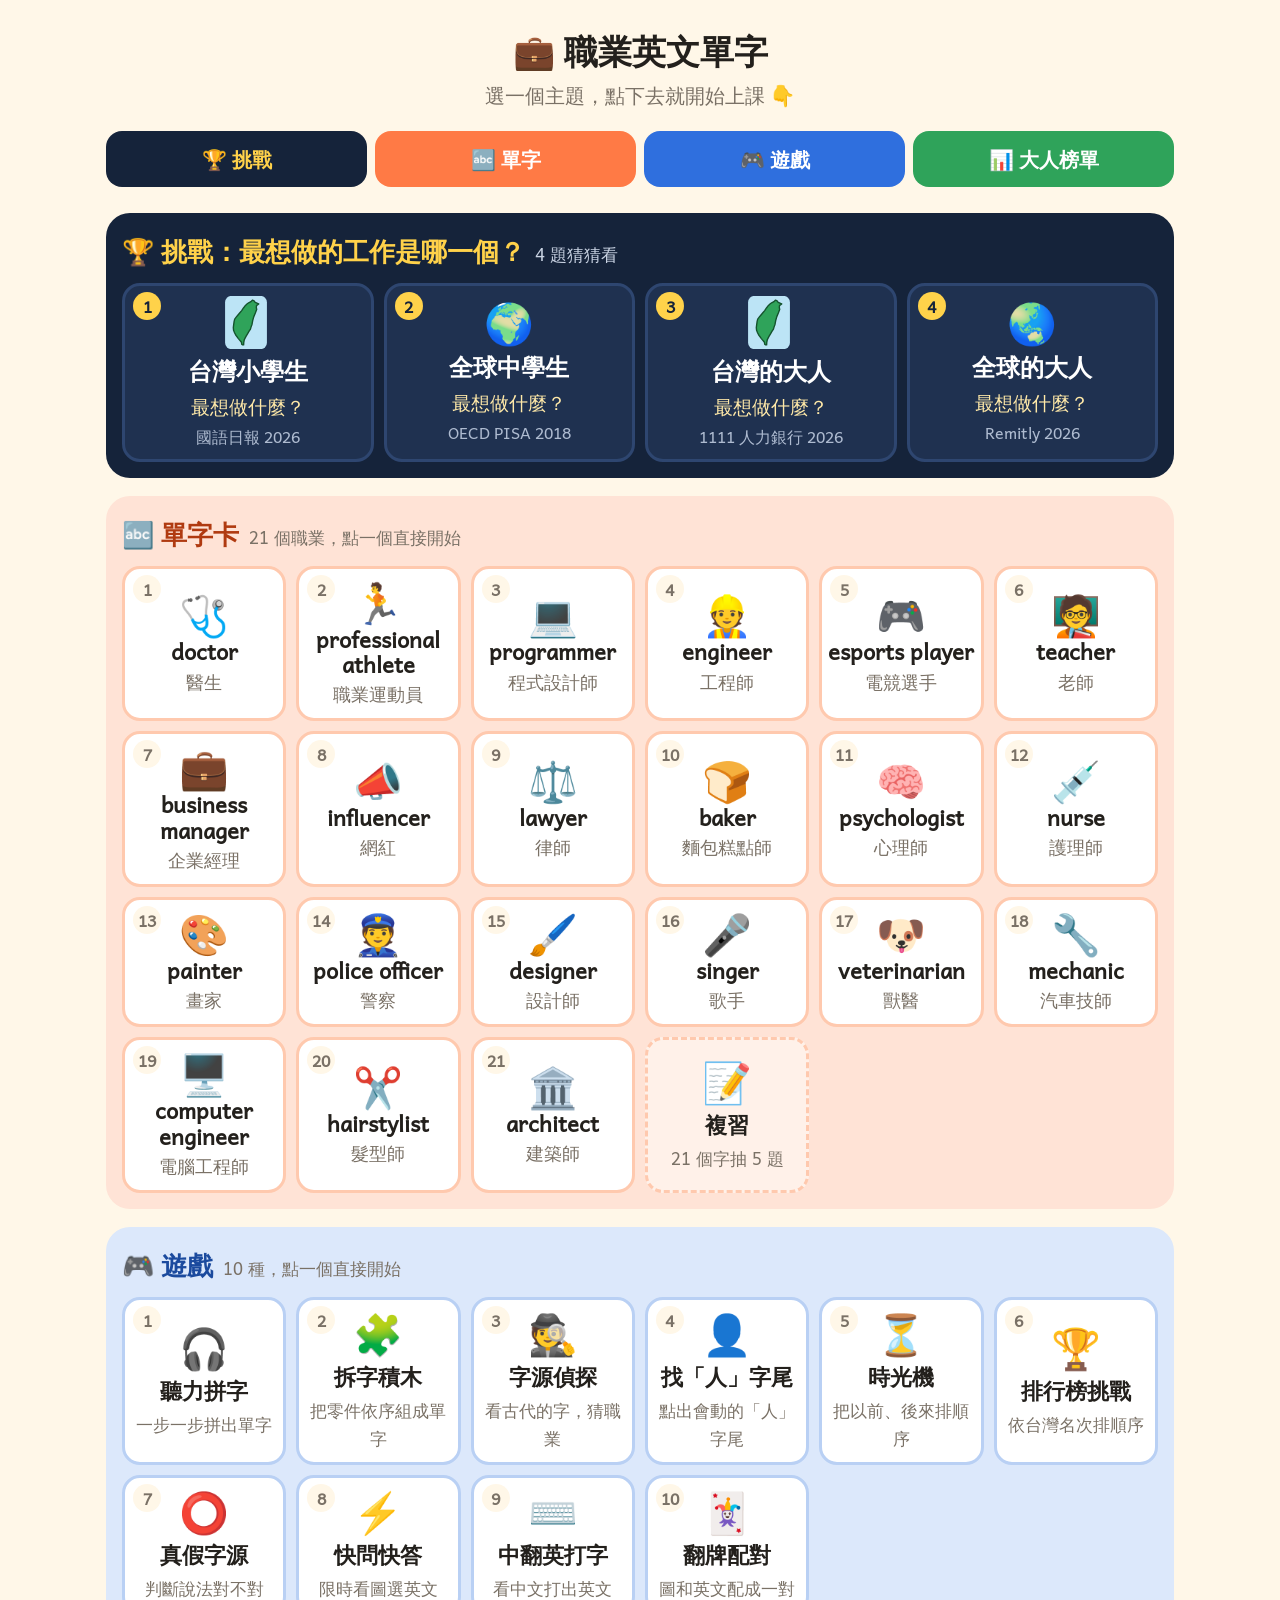
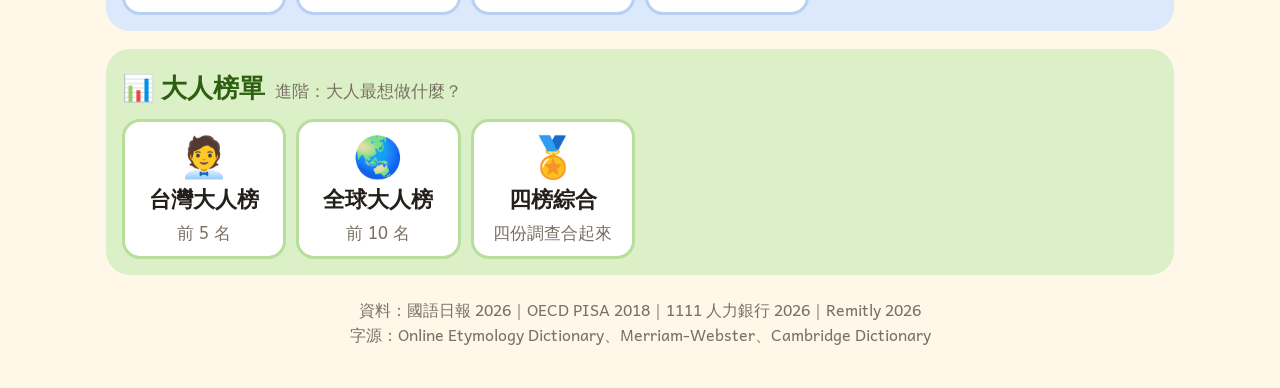
==== index.html @ 9861fdf7 "新增主題式首頁：挑戰、單字卡、遊戲、大人榜單一點就開始 - index.html 改成首頁（_build_home.js 從 story.html、games.html 產生） - 原本的單字小故事改" ====
<!DOCTYPE html>
<html lang="zh-Hant-TW">
<head>
<meta charset="UTF-8">
<meta name="viewport" content="width=device-width, initial-scale=1">
<title>職業英文單字</title>
<style>
@font-face{font-family:'AndikaEmbed';src:url([data-uri]) format('woff2');font-display:block}
:root{--bg:#FFF7E8;--card:#fff;--ink:#23201C;--soft:#7A7166;--line:#F0E2C8;
--c1:#15233A;--c1t:#FFD24A;--c2:#FF7A45;--c2bg:#FFE3D6;--c3:#2F6FDE;--c3bg:#DCE8FB;--c4:#2FA35A;--c4bg:#DCF0C8}
*{box-sizing:border-box}
html{scroll-behavior:smooth}
body{margin:0;background:var(--bg);color:var(--ink);font-family:'AndikaEmbed',"PingFang TC","Noto Sans TC","Microsoft JhengHei",sans-serif;-webkit-text-size-adjust:100%;overflow-x:hidden}
.tw{display:inline-block;width:1.05em;height:1.32em;vertical-align:-.3em;border-radius:4px;background:url("data:image/svg+xml;utf8,<svg%20xmlns='http://www.w3.org/2000/svg'%20viewBox='0%200%20300%20380'><rect%20x='0'%20y='0'%20width='300'%20height='380'%20rx='46'%20fill='%23BCE4F6'/><polygon%20points='197,30%20208,35%20216,46%20241,57%20232,64%20225,71%20224,85%20227,96%20217,122%20206,148%20198,176%20193,204%20186,223%20182,237%20171,254%20163,267%20150,289%20138,312%20134,331%20133,350%20126,350%20119,345%20118,334%20113,325%20103,314%2094,303%2086,292%2078,282%2068,263%2061,246%2059,226%2062,204%2065,182%2069,166%2081,150%2091,138%20103,124%20119,105%20132,86%20146,68%20159,56%20169,49%20185,41'%20fill='%232FA35A'%20stroke='%2314532D'%20stroke-width='10'%20stroke-linejoin='round'/></svg>") center/contain no-repeat;margin-right:4px}
.app{max-width:1100px;margin:0 auto;padding:16px 16px 40px}
h1{margin:6px 0 2px;font-size:34px;text-align:center}
.sub{text-align:center;font-size:20px;color:var(--soft);margin-bottom:12px}
nav{position:sticky;top:0;z-index:5;display:grid;grid-template-columns:repeat(4,1fr);gap:8px;padding:8px 0;background:var(--bg)}
nav a{display:flex;align-items:center;justify-content:center;gap:6px;min-height:56px;border-radius:16px;font-size:20px;font-weight:700;text-decoration:none;color:#fff}
nav .n1{background:var(--c1);color:var(--c1t)}nav .n2{background:var(--c2)}nav .n3{background:var(--c3)}nav .n4{background:var(--c4)}
section{margin-top:18px;border-radius:24px;padding:16px;scroll-margin-top:80px}
h2{margin:0 0 12px;font-size:26px;display:flex;align-items:baseline;gap:10px;flex-wrap:wrap}
h2 small{font-size:17px;font-weight:400;color:var(--soft)}
.s1{background:var(--c1);color:#fff}.s1 h2{color:var(--c1t)}.s1 h2 small{color:#C9D3E3}
.s2{background:var(--c2bg)}.s2 h2{color:#B03A10}
.s3{background:var(--c3bg)}.s3 h2{color:#1B4A9E}
.s4{background:var(--c4bg)}.s4 h2{color:#2C6010}
.g{display:grid;grid-template-columns:repeat(auto-fill,minmax(160px,1fr));gap:10px}
.g4{grid-template-columns:repeat(auto-fill,minmax(230px,1fr))}
.t{position:relative;display:flex;flex-direction:column;align-items:center;justify-content:center;gap:2px;min-height:124px;padding:10px 6px;border-radius:18px;background:var(--card);border:3px solid var(--line);color:var(--ink);text-decoration:none;text-align:center;-webkit-tap-highlight-color:transparent;transition:transform .12s}
.t:active{transform:scale(.96)}
.t .no{position:absolute;top:6px;left:8px;min-width:28px;height:28px;border-radius:14px;background:var(--bg);color:var(--soft);font-size:16px;font-weight:700;line-height:28px}
.t .ic{font-size:40px;line-height:1.15}
.t .en{font-size:22px;font-weight:700;line-height:1.15}
.t .zh{font-size:18px;color:var(--soft)}
.t .tt{font-size:22px;font-weight:700}
.t .dd{font-size:17px;color:var(--soft)}
.ch{background:#1F3150;border-color:#2E4670;color:#fff}
.ch .no{background:var(--c1t);color:var(--c1)}
.ch .tt{font-size:24px}.ch .q{font-size:19px;color:#FFE9A8}.ch .dd{color:#AEBBD0;font-size:16px}
.s2 .t{border-color:#FFC9AE}.s3 .t{border-color:#B9D0F4}.s4 .t{border-color:#B8DE9C}
.t.all{background:#FFF1E9;border-style:dashed}
.foot{margin-top:22px;text-align:center;font-size:16px;color:var(--soft);line-height:1.6}
@media (max-width:520px){
 h1{font-size:28px}.sub{font-size:18px}
 nav{grid-template-columns:repeat(2,1fr)}nav a{min-height:50px;font-size:19px}
 .g{grid-template-columns:repeat(2,1fr)}.g4{grid-template-columns:1fr 1fr}
 .t .en{font-size:20px}
}
</style>
</head>
<body>
<main class="app">
<h1>💼 職業英文單字</h1>
<div class="sub">選一個主題，點下去就開始上課 👇</div>
<nav aria-label="主題">
 <a class="n1" href="#challenge">🏆 挑戰</a><a class="n2" href="#words">🔤 單字</a><a class="n3" href="#games">🎮 遊戲</a><a class="n4" href="#boards">📊 大人榜單</a>
</nav>

<section class="s1" id="challenge">
 <h2>🏆 挑戰：最想做的工作是哪一個？<small>4 題猜猜看</small></h2>
 <div class="g g4">
  <a class="t ch" href="story.html#c1" aria-label="挑戰 1：台灣小學生最想做什麼"><span class="no">1</span><span class="ic"><i class="tw"></i></span><span class="tt">台灣小學生</span><span class="q">最想做什麼？</span><span class="dd">國語日報 2026</span></a>
  <a class="t ch" href="story.html#c2" aria-label="挑戰 2：全球中學生最想做什麼"><span class="no">2</span><span class="ic">🌍</span><span class="tt">全球中學生</span><span class="q">最想做什麼？</span><span class="dd">OECD PISA 2018</span></a>
  <a class="t ch" href="story.html#c3" aria-label="挑戰 3：台灣的大人最想做什麼"><span class="no">3</span><span class="ic"><i class="tw"></i></span><span class="tt">台灣的大人</span><span class="q">最想做什麼？</span><span class="dd">1111 人力銀行 2026</span></a>
  <a class="t ch" href="story.html#c4" aria-label="挑戰 4：全球的大人最想做什麼"><span class="no">4</span><span class="ic">🌏</span><span class="tt">全球的大人</span><span class="q">最想做什麼？</span><span class="dd">Remitly 2026</span></a>
 </div>
</section>

<section class="s2" id="words">
 <h2>🔤 單字卡<small>21 個職業，點一個直接開始</small></h2>
 <div class="g">
  <a class="t " href="story.html#w1" aria-label="單字 1：doctor 醫生"><span class="no">1</span><span class="ic">🩺</span><span class="en">doctor</span><span class="zh">醫生</span></a>
  <a class="t " href="story.html#w2" aria-label="單字 2：professional athlete 職業運動員"><span class="no">2</span><span class="ic">🏃</span><span class="en">professional athlete</span><span class="zh">職業運動員</span></a>
  <a class="t " href="story.html#w3" aria-label="單字 3：programmer 程式設計師"><span class="no">3</span><span class="ic">💻</span><span class="en">programmer</span><span class="zh">程式設計師</span></a>
  <a class="t " href="story.html#w4" aria-label="單字 4：engineer 工程師"><span class="no">4</span><span class="ic">👷</span><span class="en">engineer</span><span class="zh">工程師</span></a>
  <a class="t " href="story.html#w5" aria-label="單字 5：esports player 電競選手"><span class="no">5</span><span class="ic">🎮</span><span class="en">esports player</span><span class="zh">電競選手</span></a>
  <a class="t " href="story.html#w6" aria-label="單字 6：teacher 老師"><span class="no">6</span><span class="ic">🧑‍🏫</span><span class="en">teacher</span><span class="zh">老師</span></a>
  <a class="t " href="story.html#w7" aria-label="單字 7：business manager 企業經理"><span class="no">7</span><span class="ic">💼</span><span class="en">business manager</span><span class="zh">企業經理</span></a>
  <a class="t " href="story.html#w8" aria-label="單字 8：influencer 網紅"><span class="no">8</span><span class="ic">📣</span><span class="en">influencer</span><span class="zh">網紅</span></a>
  <a class="t " href="story.html#w9" aria-label="單字 9：lawyer 律師"><span class="no">9</span><span class="ic">⚖️</span><span class="en">lawyer</span><span class="zh">律師</span></a>
  <a class="t " href="story.html#w10" aria-label="單字 10：baker 麵包糕點師"><span class="no">10</span><span class="ic">🍞</span><span class="en">baker</span><span class="zh">麵包糕點師</span></a>
  <a class="t " href="story.html#w11" aria-label="單字 11：psychologist 心理師"><span class="no">11</span><span class="ic">🧠</span><span class="en">psychologist</span><span class="zh">心理師</span></a>
  <a class="t " href="story.html#w12" aria-label="單字 12：nurse 護理師"><span class="no">12</span><span class="ic">💉</span><span class="en">nurse</span><span class="zh">護理師</span></a>
  <a class="t " href="story.html#w13" aria-label="單字 13：painter 畫家"><span class="no">13</span><span class="ic">🎨</span><span class="en">painter</span><span class="zh">畫家</span></a>
  <a class="t " href="story.html#w14" aria-label="單字 14：police officer 警察"><span class="no">14</span><span class="ic">👮</span><span class="en">police officer</span><span class="zh">警察</span></a>
  <a class="t " href="story.html#w15" aria-label="單字 15：designer 設計師"><span class="no">15</span><span class="ic">🖌️</span><span class="en">designer</span><span class="zh">設計師</span></a>
  <a class="t " href="story.html#w16" aria-label="單字 16：singer 歌手"><span class="no">16</span><span class="ic">🎤</span><span class="en">singer</span><span class="zh">歌手</span></a>
  <a class="t " href="story.html#w17" aria-label="單字 17：veterinarian 獸醫"><span class="no">17</span><span class="ic">🐶</span><span class="en">veterinarian</span><span class="zh">獸醫</span></a>
  <a class="t " href="story.html#w18" aria-label="單字 18：mechanic 汽車技師"><span class="no">18</span><span class="ic">🔧</span><span class="en">mechanic</span><span class="zh">汽車技師</span></a>
  <a class="t " href="story.html#w19" aria-label="單字 19：computer engineer 電腦工程師"><span class="no">19</span><span class="ic">🖥️</span><span class="en">computer engineer</span><span class="zh">電腦工程師</span></a>
  <a class="t " href="story.html#w20" aria-label="單字 20：hairstylist 髮型師"><span class="no">20</span><span class="ic">✂️</span><span class="en">hairstylist</span><span class="zh">髮型師</span></a>
  <a class="t " href="story.html#w21" aria-label="單字 21：architect 建築師"><span class="no">21</span><span class="ic">🏛️</span><span class="en">architect</span><span class="zh">建築師</span></a>
  <a class="t all" href="story.html#rev" aria-label="複習 21 個單字"><span class="ic">📝</span><span class="tt">複習</span><span class="dd">21 個字抽 5 題</span></a>
 </div>
</section>

<section class="s3" id="games">
 <h2>🎮 遊戲<small>10 種，點一個直接開始</small></h2>
 <div class="g">
  <a class="t " href="games.html#g1" aria-label="遊戲 1：聽力拼字"><span class="no">1</span><span class="ic">🎧</span><span class="tt">聽力拼字</span><span class="dd">一步一步拼出單字</span></a>
  <a class="t " href="games.html#g2" aria-label="遊戲 2：拆字積木"><span class="no">2</span><span class="ic">🧩</span><span class="tt">拆字積木</span><span class="dd">把零件依序組成單字</span></a>
  <a class="t " href="games.html#g3" aria-label="遊戲 3：字源偵探"><span class="no">3</span><span class="ic">🕵️</span><span class="tt">字源偵探</span><span class="dd">看古代的字，猜職業</span></a>
  <a class="t " href="games.html#g4" aria-label="遊戲 4：找「人」字尾"><span class="no">4</span><span class="ic">👤</span><span class="tt">找「人」字尾</span><span class="dd">點出會動的「人」字尾</span></a>
  <a class="t " href="games.html#g5" aria-label="遊戲 5：時光機"><span class="no">5</span><span class="ic">⏳</span><span class="tt">時光機</span><span class="dd">把以前、後來排順序</span></a>
  <a class="t " href="games.html#g6" aria-label="遊戲 6：排行榜挑戰"><span class="no">6</span><span class="ic">🏆</span><span class="tt">排行榜挑戰</span><span class="dd">依台灣名次排順序</span></a>
  <a class="t " href="games.html#g7" aria-label="遊戲 7：真假字源"><span class="no">7</span><span class="ic">⭕</span><span class="tt">真假字源</span><span class="dd">判斷說法對不對</span></a>
  <a class="t " href="games.html#g8" aria-label="遊戲 8：快問快答"><span class="no">8</span><span class="ic">⚡</span><span class="tt">快問快答</span><span class="dd">限時看圖選英文</span></a>
  <a class="t " href="games.html#g9" aria-label="遊戲 9：中翻英打字"><span class="no">9</span><span class="ic">⌨️</span><span class="tt">中翻英打字</span><span class="dd">看中文打出英文</span></a>
  <a class="t " href="games.html#g10" aria-label="遊戲 10：翻牌配對"><span class="no">10</span><span class="ic">🃏</span><span class="tt">翻牌配對</span><span class="dd">圖和英文配成一對</span></a>
 </div>
</section>

<section class="s4" id="boards">
 <h2>📊 大人榜單<small>進階：大人最想做什麼？</small></h2>
 <div class="g">
  <a class="t " href="story.html#adv0" aria-label="台灣大人榜"><span class="ic">🧑‍💼</span><span class="tt">台灣大人榜</span><span class="dd">前 5 名</span></a>
  <a class="t " href="story.html#adv1" aria-label="全球大人榜"><span class="ic">🌏</span><span class="tt">全球大人榜</span><span class="dd">前 10 名</span></a>
  <a class="t " href="story.html#adv2" aria-label="四榜綜合"><span class="ic">🏅</span><span class="tt">四榜綜合</span><span class="dd">四份調查合起來</span></a>
 </div>
</section>

<div class="foot">資料：國語日報 2026｜OECD PISA 2018｜1111 人力銀行 2026｜Remitly 2026<br>字源：Online Etymology Dictionary、Merriam-Webster、Cambridge Dictionary</div>
</main>
</body>
</html>
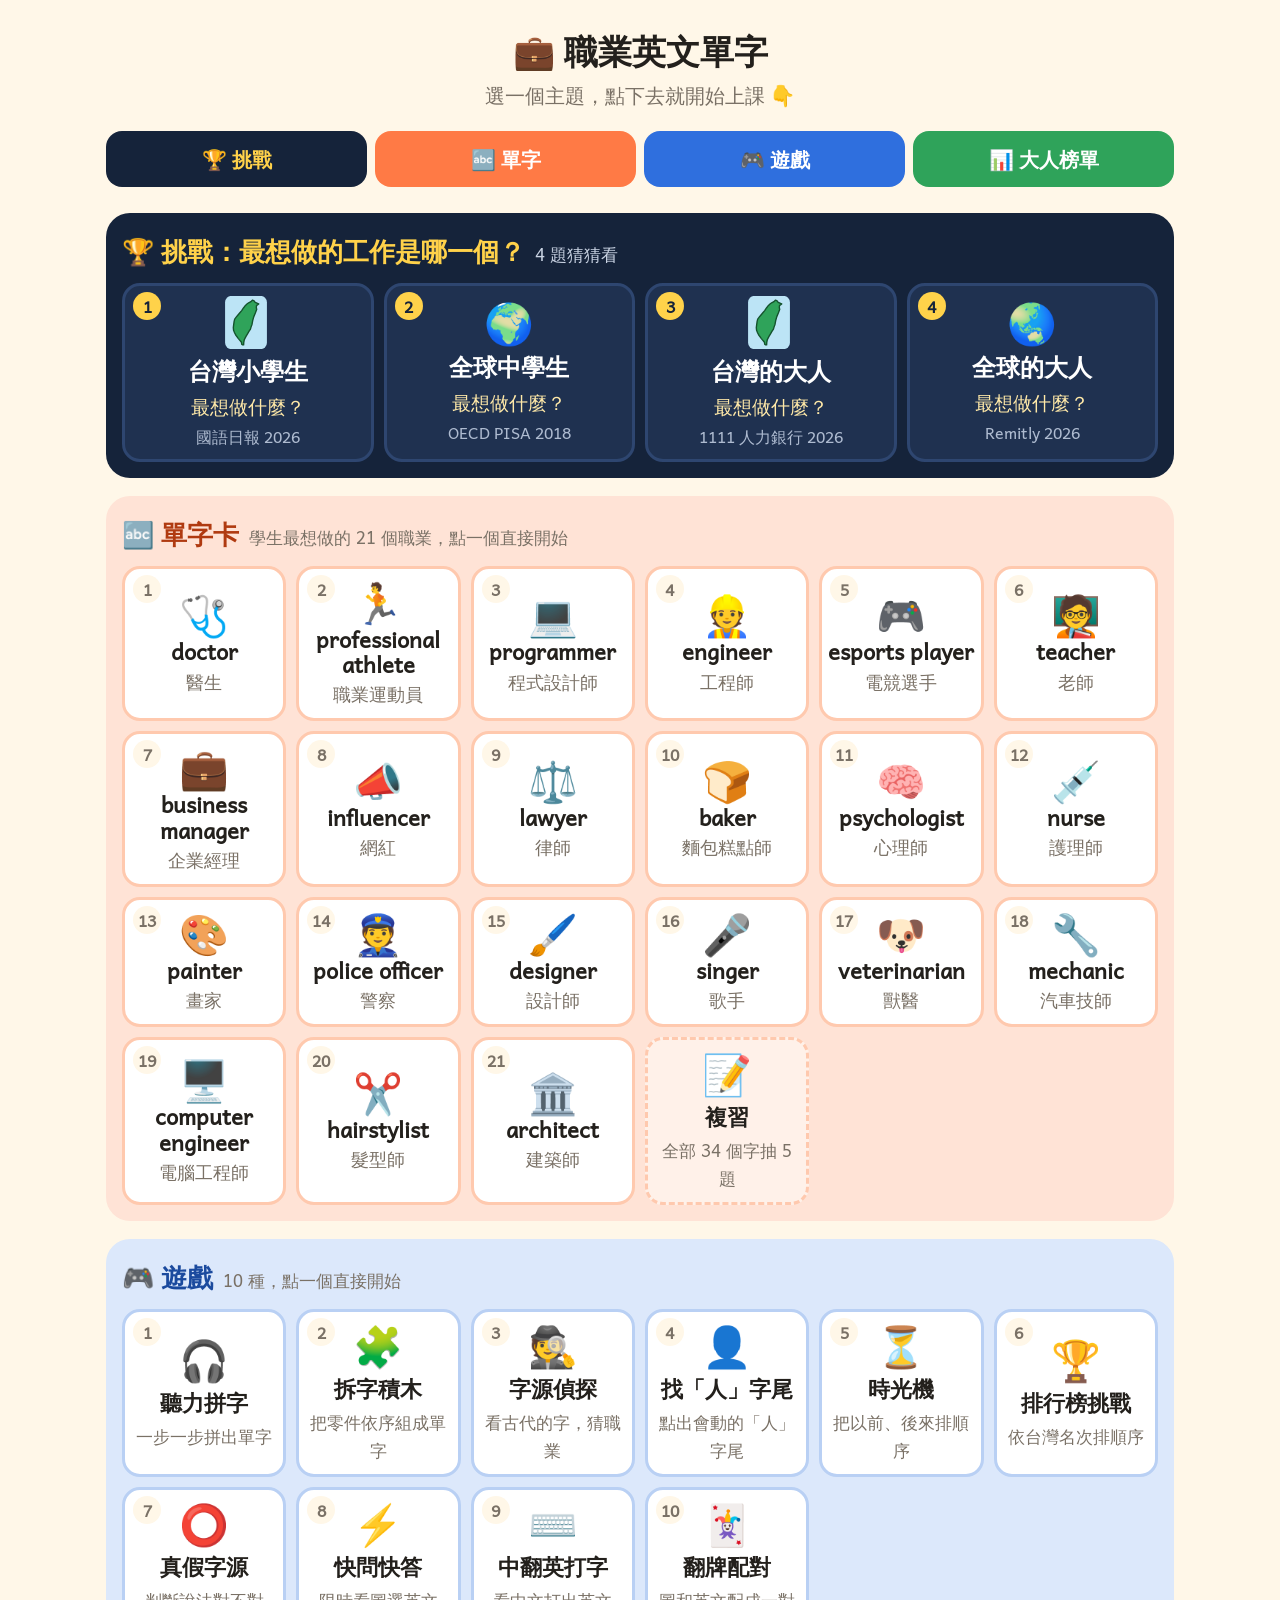
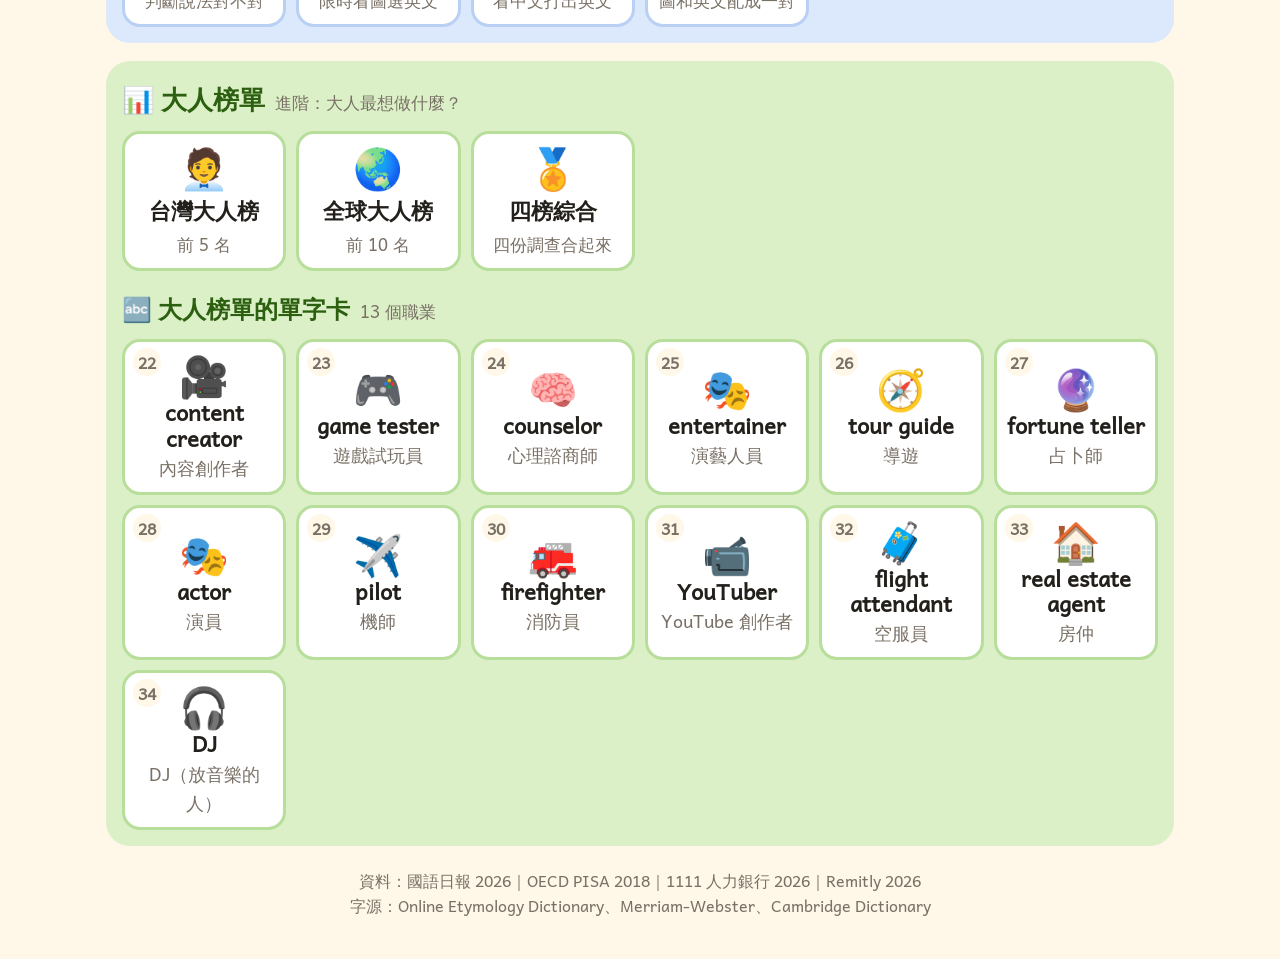
==== commit 72a737bd: "補做大人榜單 13 個職業的單字卡（第 22～34 張） - content creator、game tester、counselor、entertainer、tour guide、fortune " ====
--- a/index.html
+++ b/index.html
@@ -24,7 +24,8 @@
 .s1{background:var(--c1);color:#fff}.s1 h2{color:var(--c1t)}.s1 h2 small{color:#C9D3E3}
 .s2{background:var(--c2bg)}.s2 h2{color:#B03A10}
 .s3{background:var(--c3bg)}.s3 h2{color:#1B4A9E}
-.s4{background:var(--c4bg)}.s4 h2{color:#2C6010}
+.s4{background:var(--c4bg)}.s4 h2,.s4 h3{color:#2C6010}
+h3{margin:18px 0 12px;font-size:24px;display:flex;align-items:baseline;gap:10px;flex-wrap:wrap}h3 small{font-size:17px;font-weight:400;color:var(--soft)}
 .g{display:grid;grid-template-columns:repeat(auto-fill,minmax(160px,1fr));gap:10px}
 .g4{grid-template-columns:repeat(auto-fill,minmax(230px,1fr))}
 .t{position:relative;display:flex;flex-direction:column;align-items:center;justify-content:center;gap:2px;min-height:124px;padding:10px 6px;border-radius:18px;background:var(--card);border:3px solid var(--line);color:var(--ink);text-decoration:none;text-align:center;-webkit-tap-highlight-color:transparent;transition:transform .12s}
@@ -68,7 +69,7 @@
 </section>
 
 <section class="s2" id="words">
- <h2>🔤 單字卡<small>21 個職業，點一個直接開始</small></h2>
+ <h2>🔤 單字卡<small>學生最想做的 21 個職業，點一個直接開始</small></h2>
  <div class="g">
   <a class="t " href="story.html#w1" aria-label="單字 1：doctor 醫生"><span class="no">1</span><span class="ic">🩺</span><span class="en">doctor</span><span class="zh">醫生</span></a>
   <a class="t " href="story.html#w2" aria-label="單字 2：professional athlete 職業運動員"><span class="no">2</span><span class="ic">🏃</span><span class="en">professional athlete</span><span class="zh">職業運動員</span></a>
@@ -91,7 +92,7 @@
   <a class="t " href="story.html#w19" aria-label="單字 19：computer engineer 電腦工程師"><span class="no">19</span><span class="ic">🖥️</span><span class="en">computer engineer</span><span class="zh">電腦工程師</span></a>
   <a class="t " href="story.html#w20" aria-label="單字 20：hairstylist 髮型師"><span class="no">20</span><span class="ic">✂️</span><span class="en">hairstylist</span><span class="zh">髮型師</span></a>
   <a class="t " href="story.html#w21" aria-label="單字 21：architect 建築師"><span class="no">21</span><span class="ic">🏛️</span><span class="en">architect</span><span class="zh">建築師</span></a>
-  <a class="t all" href="story.html#rev" aria-label="複習 21 個單字"><span class="ic">📝</span><span class="tt">複習</span><span class="dd">21 個字抽 5 題</span></a>
+  <a class="t all" href="story.html#rev" aria-label="複習全部 34 個單字"><span class="ic">📝</span><span class="tt">複習</span><span class="dd">全部 34 個字抽 5 題</span></a>
  </div>
 </section>
 
@@ -118,6 +119,22 @@
   <a class="t " href="story.html#adv1" aria-label="全球大人榜"><span class="ic">🌏</span><span class="tt">全球大人榜</span><span class="dd">前 10 名</span></a>
   <a class="t " href="story.html#adv2" aria-label="四榜綜合"><span class="ic">🏅</span><span class="tt">四榜綜合</span><span class="dd">四份調查合起來</span></a>
  </div>
+ <h3>🔤 大人榜單的單字卡<small>13 個職業</small></h3>
+ <div class="g">
+  <a class="t " href="story.html#w22" aria-label="單字 22：content creator 內容創作者"><span class="no">22</span><span class="ic">🎥</span><span class="en">content creator</span><span class="zh">內容創作者</span></a>
+  <a class="t " href="story.html#w23" aria-label="單字 23：game tester 遊戲試玩員"><span class="no">23</span><span class="ic">🎮</span><span class="en">game tester</span><span class="zh">遊戲試玩員</span></a>
+  <a class="t " href="story.html#w24" aria-label="單字 24：counselor 心理諮商師"><span class="no">24</span><span class="ic">🧠</span><span class="en">counselor</span><span class="zh">心理諮商師</span></a>
+  <a class="t " href="story.html#w25" aria-label="單字 25：entertainer 演藝人員"><span class="no">25</span><span class="ic">🎭</span><span class="en">entertainer</span><span class="zh">演藝人員</span></a>
+  <a class="t " href="story.html#w26" aria-label="單字 26：tour guide 導遊"><span class="no">26</span><span class="ic">🧭</span><span class="en">tour guide</span><span class="zh">導遊</span></a>
+  <a class="t " href="story.html#w27" aria-label="單字 27：fortune teller 占卜師"><span class="no">27</span><span class="ic">🔮</span><span class="en">fortune teller</span><span class="zh">占卜師</span></a>
+  <a class="t " href="story.html#w28" aria-label="單字 28：actor 演員"><span class="no">28</span><span class="ic">🎭</span><span class="en">actor</span><span class="zh">演員</span></a>
+  <a class="t " href="story.html#w29" aria-label="單字 29：pilot 機師"><span class="no">29</span><span class="ic">✈️</span><span class="en">pilot</span><span class="zh">機師</span></a>
+  <a class="t " href="story.html#w30" aria-label="單字 30：firefighter 消防員"><span class="no">30</span><span class="ic">🚒</span><span class="en">firefighter</span><span class="zh">消防員</span></a>
+  <a class="t " href="story.html#w31" aria-label="單字 31：YouTuber YouTube 創作者"><span class="no">31</span><span class="ic">📹</span><span class="en">YouTuber</span><span class="zh">YouTube 創作者</span></a>
+  <a class="t " href="story.html#w32" aria-label="單字 32：flight attendant 空服員"><span class="no">32</span><span class="ic">🧳</span><span class="en">flight attendant</span><span class="zh">空服員</span></a>
+  <a class="t " href="story.html#w33" aria-label="單字 33：real estate agent 房仲"><span class="no">33</span><span class="ic">🏠</span><span class="en">real estate agent</span><span class="zh">房仲</span></a>
+  <a class="t " href="story.html#w34" aria-label="單字 34：DJ DJ（放音樂的人）"><span class="no">34</span><span class="ic">🎧</span><span class="en">DJ</span><span class="zh">DJ（放音樂的人）</span></a>
+ </div>
 </section>
 
 <div class="foot">資料：國語日報 2026｜OECD PISA 2018｜1111 人力銀行 2026｜Remitly 2026<br>字源：Online Etymology Dictionary、Merriam-Webster、Cambridge Dictionary</div>
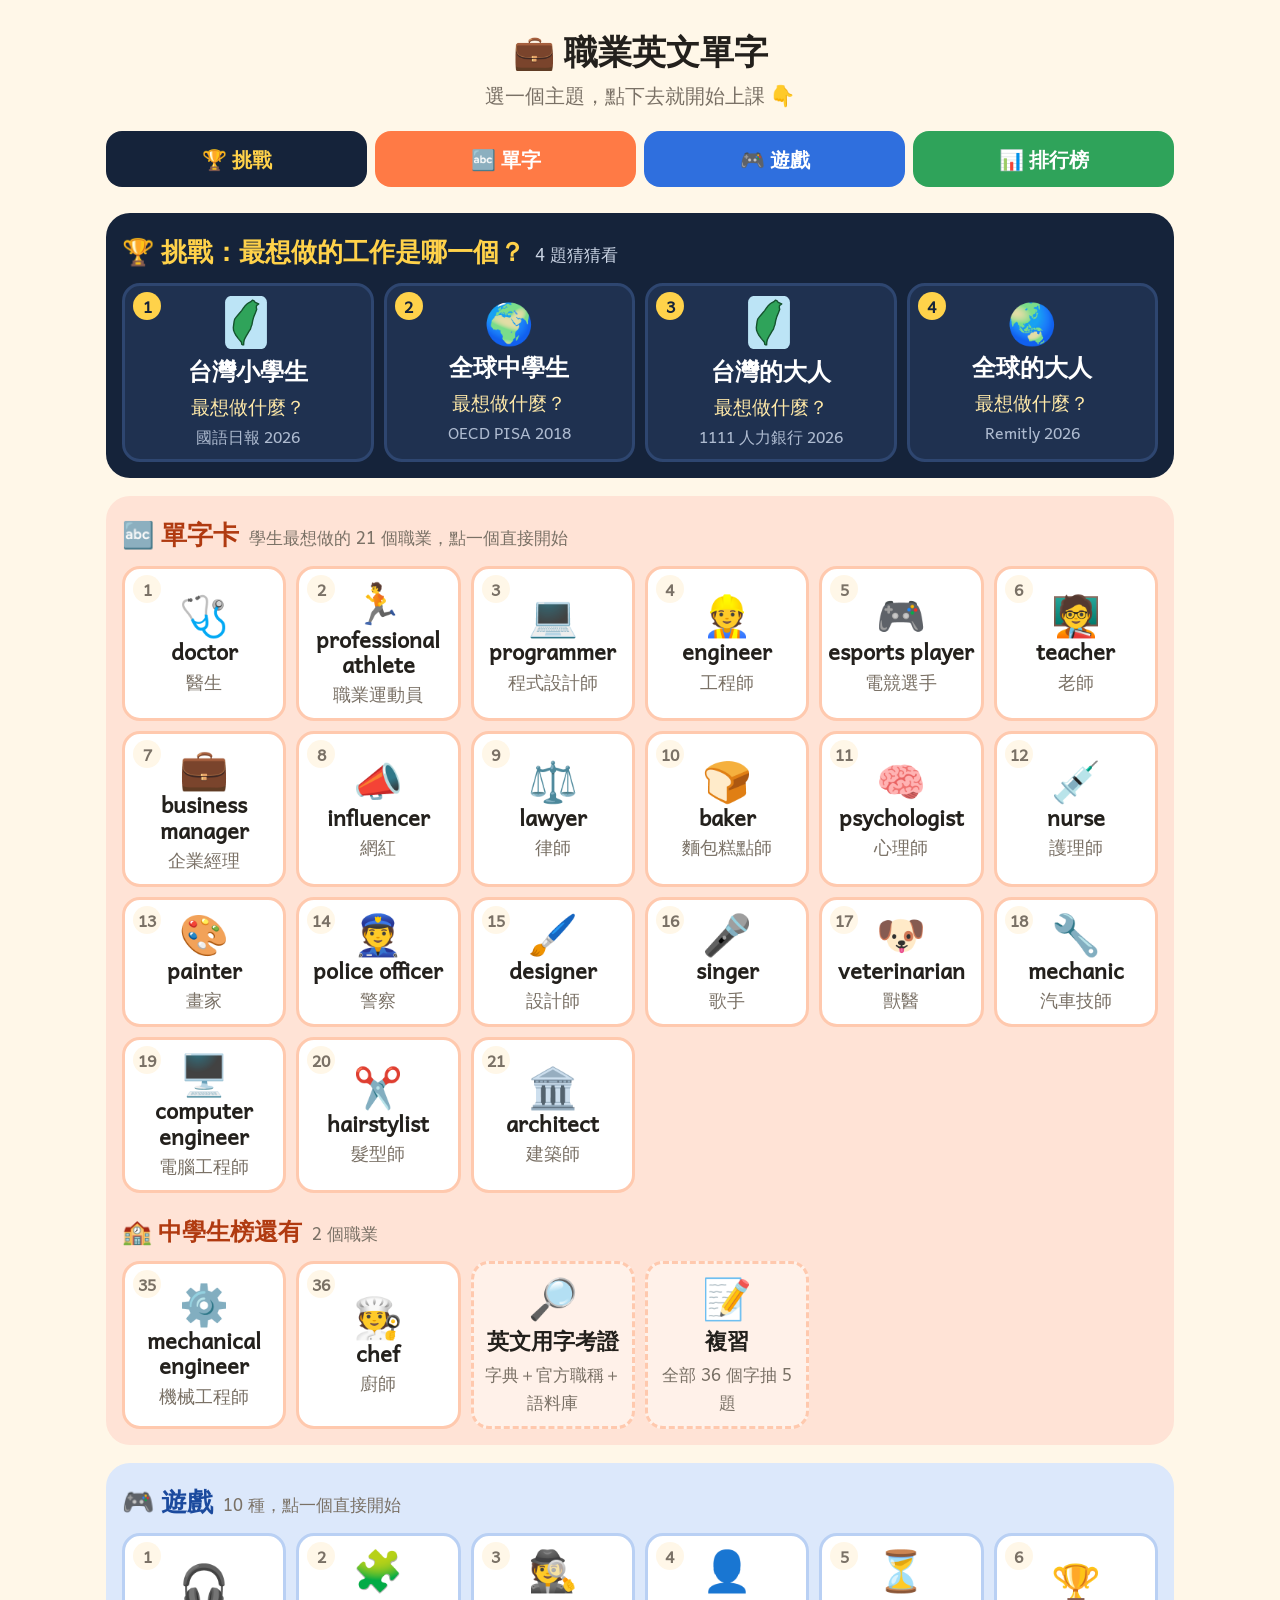
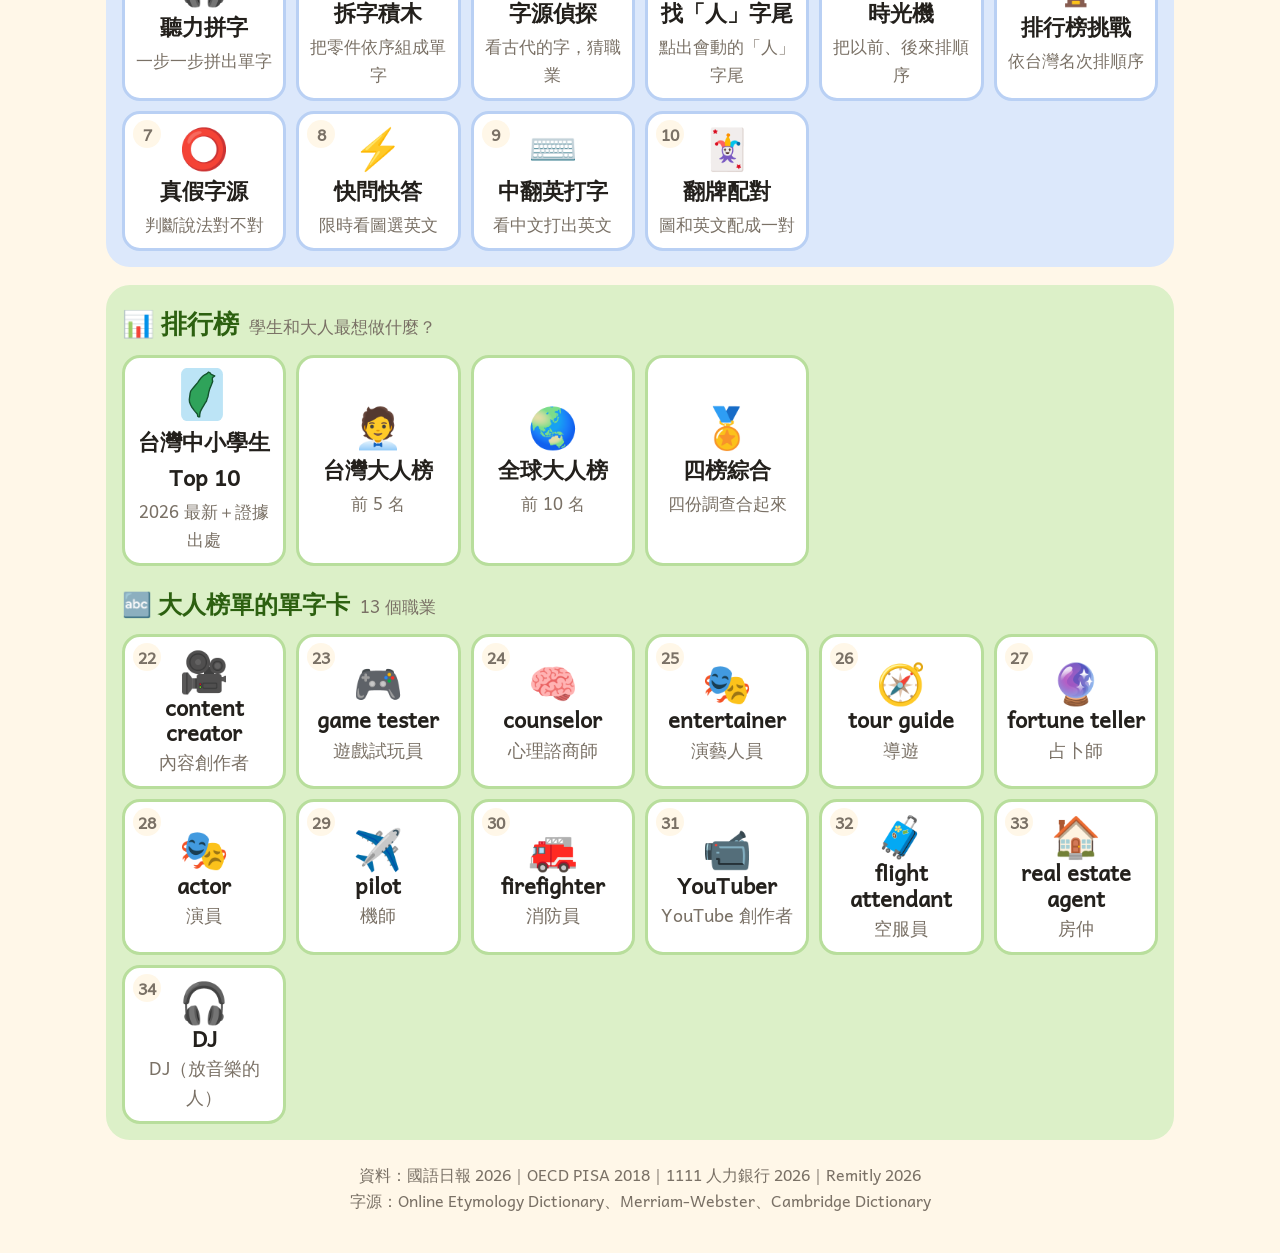
==== commit 2dea1433: "補 mechanical engineer、chef 單字卡；新增英文用字考證頁 - 第 35、36 張：mechanical engineer（希臘文 mēkhanē）、chef（法文 chef d" ====
--- a/index.html
+++ b/index.html
@@ -22,7 +22,7 @@
 h2{margin:0 0 12px;font-size:26px;display:flex;align-items:baseline;gap:10px;flex-wrap:wrap}
 h2 small{font-size:17px;font-weight:400;color:var(--soft)}
 .s1{background:var(--c1);color:#fff}.s1 h2{color:var(--c1t)}.s1 h2 small{color:#C9D3E3}
-.s2{background:var(--c2bg)}.s2 h2{color:#B03A10}
+.s2{background:var(--c2bg)}.s2 h2,.s2 h3{color:#B03A10}
 .s3{background:var(--c3bg)}.s3 h2{color:#1B4A9E}
 .s4{background:var(--c4bg)}.s4 h2,.s4 h3{color:#2C6010}
 h3{margin:18px 0 12px;font-size:24px;display:flex;align-items:baseline;gap:10px;flex-wrap:wrap}h3 small{font-size:17px;font-weight:400;color:var(--soft)}
@@ -55,7 +55,7 @@
 <h1>💼 職業英文單字</h1>
 <div class="sub">選一個主題，點下去就開始上課 👇</div>
 <nav aria-label="主題">
- <a class="n1" href="#challenge">🏆 挑戰</a><a class="n2" href="#words">🔤 單字</a><a class="n3" href="#games">🎮 遊戲</a><a class="n4" href="#boards">📊 大人榜單</a>
+ <a class="n1" href="#challenge">🏆 挑戰</a><a class="n2" href="#words">🔤 單字</a><a class="n3" href="#games">🎮 遊戲</a><a class="n4" href="#boards">📊 排行榜</a>
 </nav>
 
 <section class="s1" id="challenge">
@@ -92,7 +92,13 @@
   <a class="t " href="story.html#w19" aria-label="單字 19：computer engineer 電腦工程師"><span class="no">19</span><span class="ic">🖥️</span><span class="en">computer engineer</span><span class="zh">電腦工程師</span></a>
   <a class="t " href="story.html#w20" aria-label="單字 20：hairstylist 髮型師"><span class="no">20</span><span class="ic">✂️</span><span class="en">hairstylist</span><span class="zh">髮型師</span></a>
   <a class="t " href="story.html#w21" aria-label="單字 21：architect 建築師"><span class="no">21</span><span class="ic">🏛️</span><span class="en">architect</span><span class="zh">建築師</span></a>
-  <a class="t all" href="story.html#rev" aria-label="複習全部 34 個單字"><span class="ic">📝</span><span class="tt">複習</span><span class="dd">全部 34 個字抽 5 題</span></a>
+ </div>
+ <h3>🏫 中學生榜還有<small>2 個職業</small></h3>
+ <div class="g">
+  <a class="t " href="story.html#w35" aria-label="單字 35：mechanical engineer 機械工程師"><span class="no">35</span><span class="ic">⚙️</span><span class="en">mechanical engineer</span><span class="zh">機械工程師</span></a>
+  <a class="t " href="story.html#w36" aria-label="單字 36：chef 廚師"><span class="no">36</span><span class="ic">🧑‍🍳</span><span class="en">chef</span><span class="zh">廚師</span></a>
+  <a class="t all" href="word-check.html" aria-label="英文用字考證"><span class="ic">🔎</span><span class="tt">英文用字考證</span><span class="dd">字典＋官方職稱＋語料庫</span></a>
+  <a class="t all" href="story.html#rev" aria-label="複習全部 36 個單字"><span class="ic">📝</span><span class="tt">複習</span><span class="dd">全部 36 個字抽 5 題</span></a>
  </div>
 </section>
 
@@ -113,8 +119,9 @@
 </section>
 
 <section class="s4" id="boards">
- <h2>📊 大人榜單<small>進階：大人最想做什麼？</small></h2>
+ <h2>📊 排行榜<small>學生和大人最想做什麼？</small></h2>
  <div class="g">
+  <a class="t " href="rank-tw.html" aria-label="台灣中小學生 Top 10"><span class="ic"><i class="tw"></i></span><span class="tt">台灣中小學生 Top 10</span><span class="dd">2026 最新＋證據出處</span></a>
   <a class="t " href="story.html#adv0" aria-label="台灣大人榜"><span class="ic">🧑‍💼</span><span class="tt">台灣大人榜</span><span class="dd">前 5 名</span></a>
   <a class="t " href="story.html#adv1" aria-label="全球大人榜"><span class="ic">🌏</span><span class="tt">全球大人榜</span><span class="dd">前 10 名</span></a>
   <a class="t " href="story.html#adv2" aria-label="四榜綜合"><span class="ic">🏅</span><span class="tt">四榜綜合</span><span class="dd">四份調查合起來</span></a>
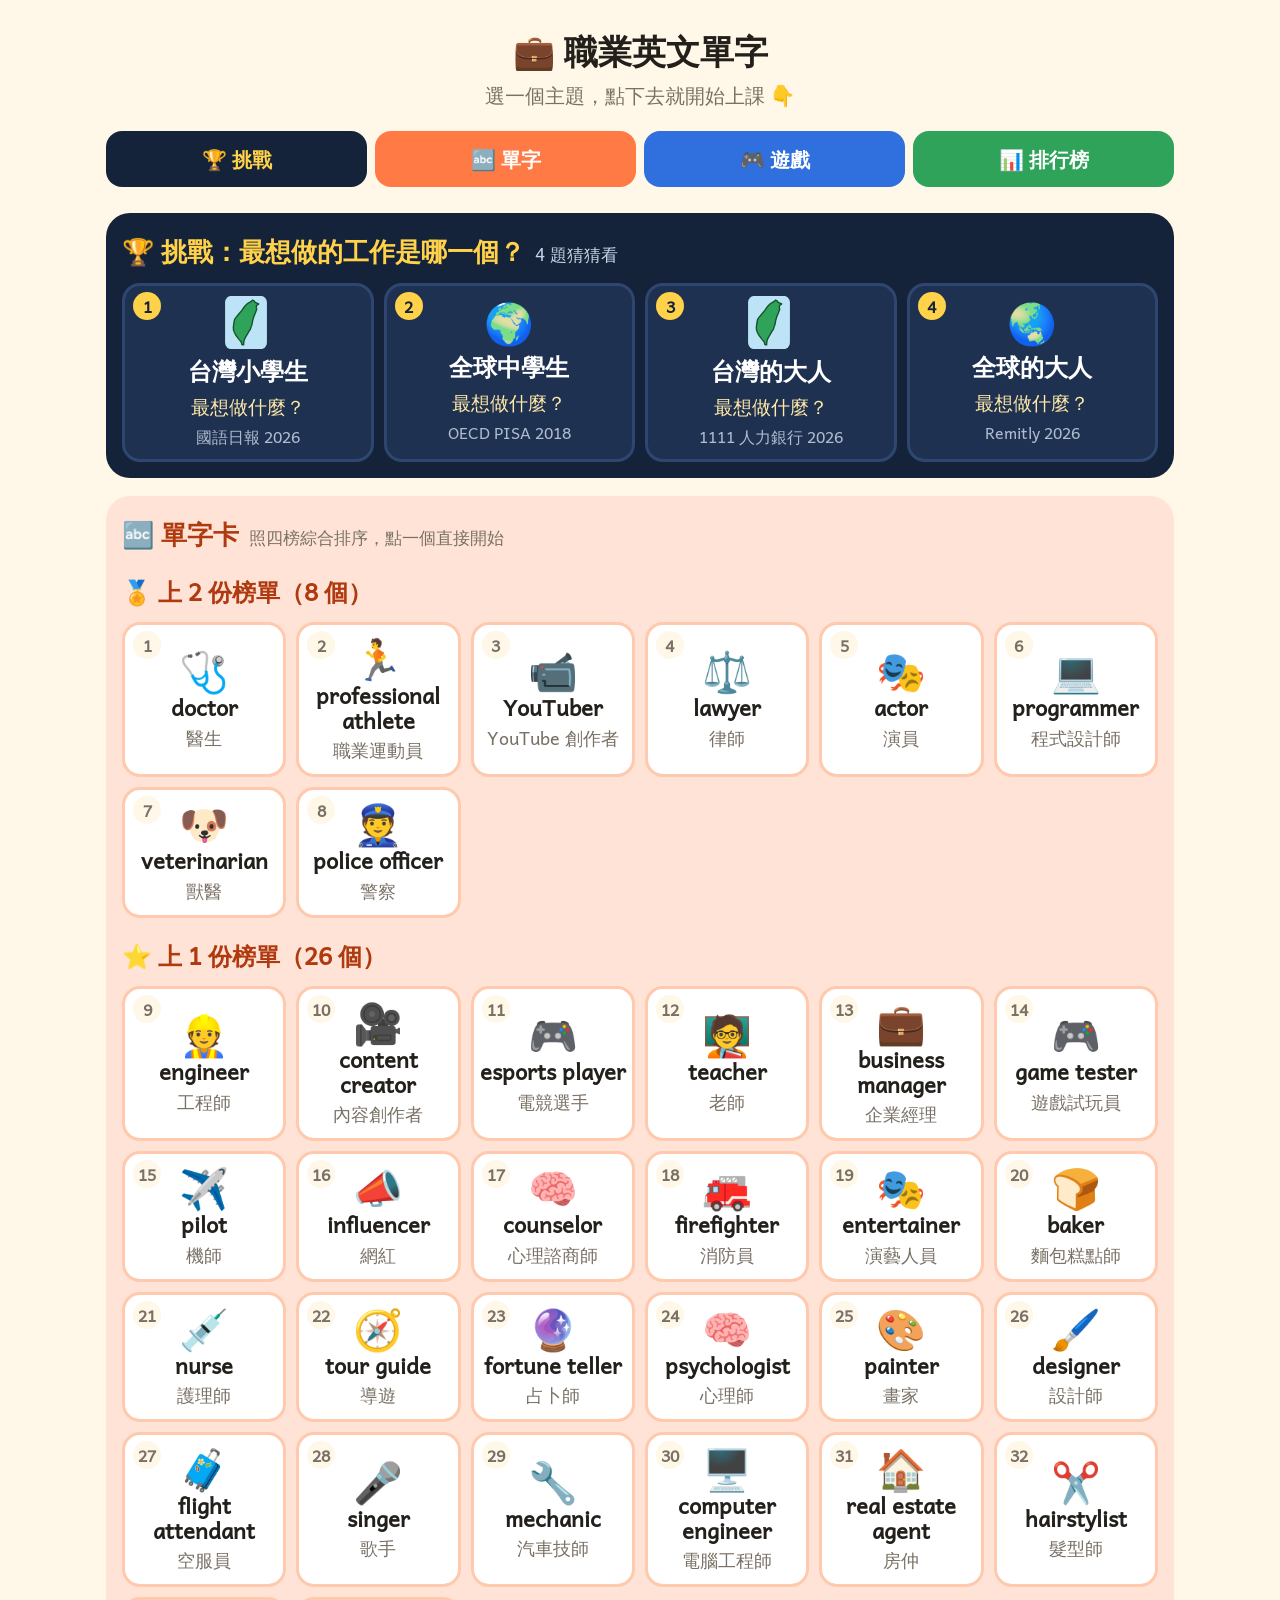
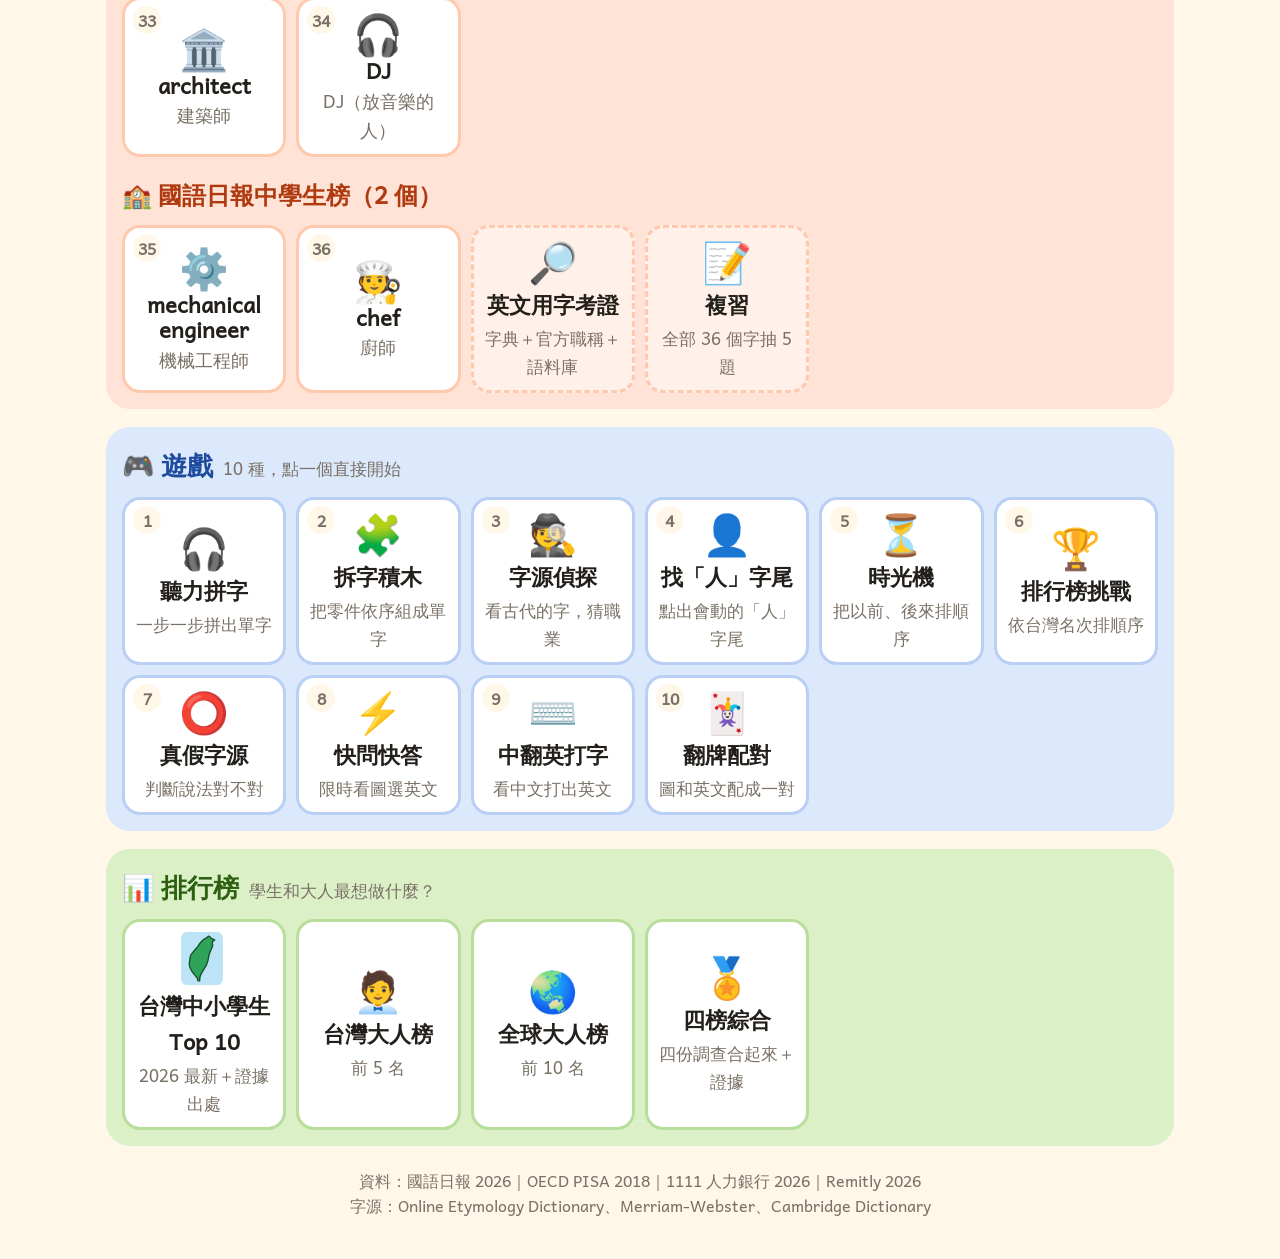
==== commit 50c75742: "單字卡改照四榜綜合排序（附證據頁）；改正 PISA 名次；NotebookLM 前 10 名單字 - _build_mix.py：四份榜單照原始報告（國語日報 2026、OECD PISA 2018 " ====
--- a/index.html
+++ b/index.html
@@ -69,31 +69,48 @@
 </section>
 
 <section class="s2" id="words">
- <h2>🔤 單字卡<small>學生最想做的 21 個職業，點一個直接開始</small></h2>
+ <h2>🔤 單字卡<small>照四榜綜合排序，點一個直接開始</small></h2>
+ <h3>🏅 上 2 份榜單（8 個）</h3>
  <div class="g">
   <a class="t " href="story.html#w1" aria-label="單字 1：doctor 醫生"><span class="no">1</span><span class="ic">🩺</span><span class="en">doctor</span><span class="zh">醫生</span></a>
   <a class="t " href="story.html#w2" aria-label="單字 2：professional athlete 職業運動員"><span class="no">2</span><span class="ic">🏃</span><span class="en">professional athlete</span><span class="zh">職業運動員</span></a>
-  <a class="t " href="story.html#w3" aria-label="單字 3：programmer 程式設計師"><span class="no">3</span><span class="ic">💻</span><span class="en">programmer</span><span class="zh">程式設計師</span></a>
-  <a class="t " href="story.html#w4" aria-label="單字 4：engineer 工程師"><span class="no">4</span><span class="ic">👷</span><span class="en">engineer</span><span class="zh">工程師</span></a>
-  <a class="t " href="story.html#w5" aria-label="單字 5：esports player 電競選手"><span class="no">5</span><span class="ic">🎮</span><span class="en">esports player</span><span class="zh">電競選手</span></a>
-  <a class="t " href="story.html#w6" aria-label="單字 6：teacher 老師"><span class="no">6</span><span class="ic">🧑‍🏫</span><span class="en">teacher</span><span class="zh">老師</span></a>
-  <a class="t " href="story.html#w7" aria-label="單字 7：business manager 企業經理"><span class="no">7</span><span class="ic">💼</span><span class="en">business manager</span><span class="zh">企業經理</span></a>
-  <a class="t " href="story.html#w8" aria-label="單字 8：influencer 網紅"><span class="no">8</span><span class="ic">📣</span><span class="en">influencer</span><span class="zh">網紅</span></a>
-  <a class="t " href="story.html#w9" aria-label="單字 9：lawyer 律師"><span class="no">9</span><span class="ic">⚖️</span><span class="en">lawyer</span><span class="zh">律師</span></a>
-  <a class="t " href="story.html#w10" aria-label="單字 10：baker 麵包糕點師"><span class="no">10</span><span class="ic">🍞</span><span class="en">baker</span><span class="zh">麵包糕點師</span></a>
-  <a class="t " href="story.html#w11" aria-label="單字 11：psychologist 心理師"><span class="no">11</span><span class="ic">🧠</span><span class="en">psychologist</span><span class="zh">心理師</span></a>
-  <a class="t " href="story.html#w12" aria-label="單字 12：nurse 護理師"><span class="no">12</span><span class="ic">💉</span><span class="en">nurse</span><span class="zh">護理師</span></a>
-  <a class="t " href="story.html#w13" aria-label="單字 13：painter 畫家"><span class="no">13</span><span class="ic">🎨</span><span class="en">painter</span><span class="zh">畫家</span></a>
-  <a class="t " href="story.html#w14" aria-label="單字 14：police officer 警察"><span class="no">14</span><span class="ic">👮</span><span class="en">police officer</span><span class="zh">警察</span></a>
-  <a class="t " href="story.html#w15" aria-label="單字 15：designer 設計師"><span class="no">15</span><span class="ic">🖌️</span><span class="en">designer</span><span class="zh">設計師</span></a>
-  <a class="t " href="story.html#w16" aria-label="單字 16：singer 歌手"><span class="no">16</span><span class="ic">🎤</span><span class="en">singer</span><span class="zh">歌手</span></a>
-  <a class="t " href="story.html#w17" aria-label="單字 17：veterinarian 獸醫"><span class="no">17</span><span class="ic">🐶</span><span class="en">veterinarian</span><span class="zh">獸醫</span></a>
-  <a class="t " href="story.html#w18" aria-label="單字 18：mechanic 汽車技師"><span class="no">18</span><span class="ic">🔧</span><span class="en">mechanic</span><span class="zh">汽車技師</span></a>
-  <a class="t " href="story.html#w19" aria-label="單字 19：computer engineer 電腦工程師"><span class="no">19</span><span class="ic">🖥️</span><span class="en">computer engineer</span><span class="zh">電腦工程師</span></a>
-  <a class="t " href="story.html#w20" aria-label="單字 20：hairstylist 髮型師"><span class="no">20</span><span class="ic">✂️</span><span class="en">hairstylist</span><span class="zh">髮型師</span></a>
-  <a class="t " href="story.html#w21" aria-label="單字 21：architect 建築師"><span class="no">21</span><span class="ic">🏛️</span><span class="en">architect</span><span class="zh">建築師</span></a>
+  <a class="t " href="story.html#w3" aria-label="單字 3：YouTuber YouTube 創作者"><span class="no">3</span><span class="ic">📹</span><span class="en">YouTuber</span><span class="zh">YouTube 創作者</span></a>
+  <a class="t " href="story.html#w4" aria-label="單字 4：lawyer 律師"><span class="no">4</span><span class="ic">⚖️</span><span class="en">lawyer</span><span class="zh">律師</span></a>
+  <a class="t " href="story.html#w5" aria-label="單字 5：actor 演員"><span class="no">5</span><span class="ic">🎭</span><span class="en">actor</span><span class="zh">演員</span></a>
+  <a class="t " href="story.html#w6" aria-label="單字 6：programmer 程式設計師"><span class="no">6</span><span class="ic">💻</span><span class="en">programmer</span><span class="zh">程式設計師</span></a>
+  <a class="t " href="story.html#w7" aria-label="單字 7：veterinarian 獸醫"><span class="no">7</span><span class="ic">🐶</span><span class="en">veterinarian</span><span class="zh">獸醫</span></a>
+  <a class="t " href="story.html#w8" aria-label="單字 8：police officer 警察"><span class="no">8</span><span class="ic">👮</span><span class="en">police officer</span><span class="zh">警察</span></a>
  </div>
- <h3>🏫 中學生榜還有<small>2 個職業</small></h3>
+ <h3>⭐ 上 1 份榜單（26 個）</h3>
+ <div class="g">
+  <a class="t " href="story.html#w9" aria-label="單字 9：engineer 工程師"><span class="no">9</span><span class="ic">👷</span><span class="en">engineer</span><span class="zh">工程師</span></a>
+  <a class="t " href="story.html#w10" aria-label="單字 10：content creator 內容創作者"><span class="no">10</span><span class="ic">🎥</span><span class="en">content creator</span><span class="zh">內容創作者</span></a>
+  <a class="t " href="story.html#w11" aria-label="單字 11：esports player 電競選手"><span class="no">11</span><span class="ic">🎮</span><span class="en">esports player</span><span class="zh">電競選手</span></a>
+  <a class="t " href="story.html#w12" aria-label="單字 12：teacher 老師"><span class="no">12</span><span class="ic">🧑‍🏫</span><span class="en">teacher</span><span class="zh">老師</span></a>
+  <a class="t " href="story.html#w13" aria-label="單字 13：business manager 企業經理"><span class="no">13</span><span class="ic">💼</span><span class="en">business manager</span><span class="zh">企業經理</span></a>
+  <a class="t " href="story.html#w14" aria-label="單字 14：game tester 遊戲試玩員"><span class="no">14</span><span class="ic">🎮</span><span class="en">game tester</span><span class="zh">遊戲試玩員</span></a>
+  <a class="t " href="story.html#w15" aria-label="單字 15：pilot 機師"><span class="no">15</span><span class="ic">✈️</span><span class="en">pilot</span><span class="zh">機師</span></a>
+  <a class="t " href="story.html#w16" aria-label="單字 16：influencer 網紅"><span class="no">16</span><span class="ic">📣</span><span class="en">influencer</span><span class="zh">網紅</span></a>
+  <a class="t " href="story.html#w17" aria-label="單字 17：counselor 心理諮商師"><span class="no">17</span><span class="ic">🧠</span><span class="en">counselor</span><span class="zh">心理諮商師</span></a>
+  <a class="t " href="story.html#w18" aria-label="單字 18：firefighter 消防員"><span class="no">18</span><span class="ic">🚒</span><span class="en">firefighter</span><span class="zh">消防員</span></a>
+  <a class="t " href="story.html#w19" aria-label="單字 19：entertainer 演藝人員"><span class="no">19</span><span class="ic">🎭</span><span class="en">entertainer</span><span class="zh">演藝人員</span></a>
+  <a class="t " href="story.html#w20" aria-label="單字 20：baker 麵包糕點師"><span class="no">20</span><span class="ic">🍞</span><span class="en">baker</span><span class="zh">麵包糕點師</span></a>
+  <a class="t " href="story.html#w21" aria-label="單字 21：nurse 護理師"><span class="no">21</span><span class="ic">💉</span><span class="en">nurse</span><span class="zh">護理師</span></a>
+  <a class="t " href="story.html#w22" aria-label="單字 22：tour guide 導遊"><span class="no">22</span><span class="ic">🧭</span><span class="en">tour guide</span><span class="zh">導遊</span></a>
+  <a class="t " href="story.html#w23" aria-label="單字 23：fortune teller 占卜師"><span class="no">23</span><span class="ic">🔮</span><span class="en">fortune teller</span><span class="zh">占卜師</span></a>
+  <a class="t " href="story.html#w24" aria-label="單字 24：psychologist 心理師"><span class="no">24</span><span class="ic">🧠</span><span class="en">psychologist</span><span class="zh">心理師</span></a>
+  <a class="t " href="story.html#w25" aria-label="單字 25：painter 畫家"><span class="no">25</span><span class="ic">🎨</span><span class="en">painter</span><span class="zh">畫家</span></a>
+  <a class="t " href="story.html#w26" aria-label="單字 26：designer 設計師"><span class="no">26</span><span class="ic">🖌️</span><span class="en">designer</span><span class="zh">設計師</span></a>
+  <a class="t " href="story.html#w27" aria-label="單字 27：flight attendant 空服員"><span class="no">27</span><span class="ic">🧳</span><span class="en">flight attendant</span><span class="zh">空服員</span></a>
+  <a class="t " href="story.html#w28" aria-label="單字 28：singer 歌手"><span class="no">28</span><span class="ic">🎤</span><span class="en">singer</span><span class="zh">歌手</span></a>
+  <a class="t " href="story.html#w29" aria-label="單字 29：mechanic 汽車技師"><span class="no">29</span><span class="ic">🔧</span><span class="en">mechanic</span><span class="zh">汽車技師</span></a>
+  <a class="t " href="story.html#w30" aria-label="單字 30：computer engineer 電腦工程師"><span class="no">30</span><span class="ic">🖥️</span><span class="en">computer engineer</span><span class="zh">電腦工程師</span></a>
+  <a class="t " href="story.html#w31" aria-label="單字 31：real estate agent 房仲"><span class="no">31</span><span class="ic">🏠</span><span class="en">real estate agent</span><span class="zh">房仲</span></a>
+  <a class="t " href="story.html#w32" aria-label="單字 32：hairstylist 髮型師"><span class="no">32</span><span class="ic">✂️</span><span class="en">hairstylist</span><span class="zh">髮型師</span></a>
+  <a class="t " href="story.html#w33" aria-label="單字 33：architect 建築師"><span class="no">33</span><span class="ic">🏛️</span><span class="en">architect</span><span class="zh">建築師</span></a>
+  <a class="t " href="story.html#w34" aria-label="單字 34：DJ DJ（放音樂的人）"><span class="no">34</span><span class="ic">🎧</span><span class="en">DJ</span><span class="zh">DJ（放音樂的人）</span></a>
+ </div>
+ <h3>🏫 國語日報中學生榜（2 個）</h3>
  <div class="g">
   <a class="t " href="story.html#w35" aria-label="單字 35：mechanical engineer 機械工程師"><span class="no">35</span><span class="ic">⚙️</span><span class="en">mechanical engineer</span><span class="zh">機械工程師</span></a>
   <a class="t " href="story.html#w36" aria-label="單字 36：chef 廚師"><span class="no">36</span><span class="ic">🧑‍🍳</span><span class="en">chef</span><span class="zh">廚師</span></a>
@@ -124,23 +141,7 @@
   <a class="t " href="rank-tw.html" aria-label="台灣中小學生 Top 10"><span class="ic"><i class="tw"></i></span><span class="tt">台灣中小學生 Top 10</span><span class="dd">2026 最新＋證據出處</span></a>
   <a class="t " href="story.html#adv0" aria-label="台灣大人榜"><span class="ic">🧑‍💼</span><span class="tt">台灣大人榜</span><span class="dd">前 5 名</span></a>
   <a class="t " href="story.html#adv1" aria-label="全球大人榜"><span class="ic">🌏</span><span class="tt">全球大人榜</span><span class="dd">前 10 名</span></a>
-  <a class="t " href="story.html#adv2" aria-label="四榜綜合"><span class="ic">🏅</span><span class="tt">四榜綜合</span><span class="dd">四份調查合起來</span></a>
- </div>
- <h3>🔤 大人榜單的單字卡<small>13 個職業</small></h3>
- <div class="g">
-  <a class="t " href="story.html#w22" aria-label="單字 22：content creator 內容創作者"><span class="no">22</span><span class="ic">🎥</span><span class="en">content creator</span><span class="zh">內容創作者</span></a>
-  <a class="t " href="story.html#w23" aria-label="單字 23：game tester 遊戲試玩員"><span class="no">23</span><span class="ic">🎮</span><span class="en">game tester</span><span class="zh">遊戲試玩員</span></a>
-  <a class="t " href="story.html#w24" aria-label="單字 24：counselor 心理諮商師"><span class="no">24</span><span class="ic">🧠</span><span class="en">counselor</span><span class="zh">心理諮商師</span></a>
-  <a class="t " href="story.html#w25" aria-label="單字 25：entertainer 演藝人員"><span class="no">25</span><span class="ic">🎭</span><span class="en">entertainer</span><span class="zh">演藝人員</span></a>
-  <a class="t " href="story.html#w26" aria-label="單字 26：tour guide 導遊"><span class="no">26</span><span class="ic">🧭</span><span class="en">tour guide</span><span class="zh">導遊</span></a>
-  <a class="t " href="story.html#w27" aria-label="單字 27：fortune teller 占卜師"><span class="no">27</span><span class="ic">🔮</span><span class="en">fortune teller</span><span class="zh">占卜師</span></a>
-  <a class="t " href="story.html#w28" aria-label="單字 28：actor 演員"><span class="no">28</span><span class="ic">🎭</span><span class="en">actor</span><span class="zh">演員</span></a>
-  <a class="t " href="story.html#w29" aria-label="單字 29：pilot 機師"><span class="no">29</span><span class="ic">✈️</span><span class="en">pilot</span><span class="zh">機師</span></a>
-  <a class="t " href="story.html#w30" aria-label="單字 30：firefighter 消防員"><span class="no">30</span><span class="ic">🚒</span><span class="en">firefighter</span><span class="zh">消防員</span></a>
-  <a class="t " href="story.html#w31" aria-label="單字 31：YouTuber YouTube 創作者"><span class="no">31</span><span class="ic">📹</span><span class="en">YouTuber</span><span class="zh">YouTube 創作者</span></a>
-  <a class="t " href="story.html#w32" aria-label="單字 32：flight attendant 空服員"><span class="no">32</span><span class="ic">🧳</span><span class="en">flight attendant</span><span class="zh">空服員</span></a>
-  <a class="t " href="story.html#w33" aria-label="單字 33：real estate agent 房仲"><span class="no">33</span><span class="ic">🏠</span><span class="en">real estate agent</span><span class="zh">房仲</span></a>
-  <a class="t " href="story.html#w34" aria-label="單字 34：DJ DJ（放音樂的人）"><span class="no">34</span><span class="ic">🎧</span><span class="en">DJ</span><span class="zh">DJ（放音樂的人）</span></a>
+  <a class="t " href="rank-mix.html" aria-label="四榜綜合"><span class="ic">🏅</span><span class="tt">四榜綜合</span><span class="dd">四份調查合起來＋證據</span></a>
  </div>
 </section>
 
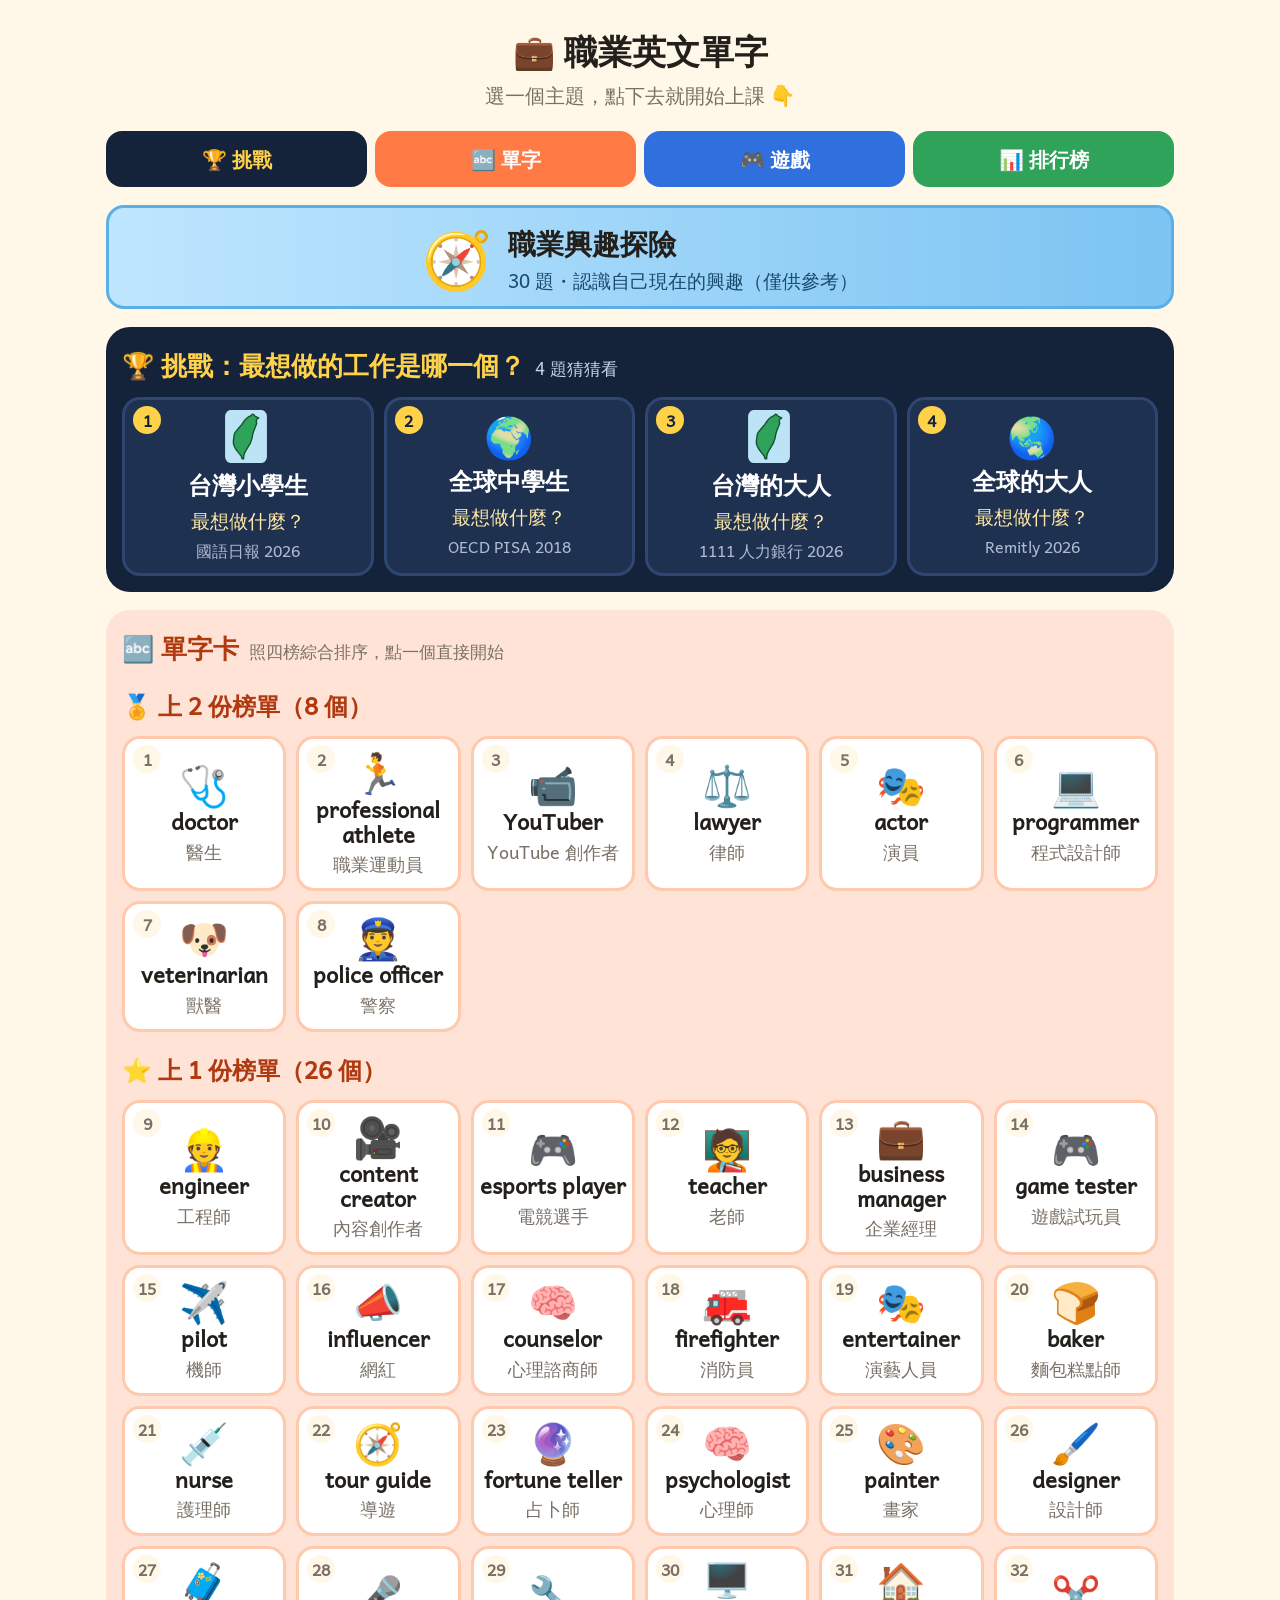
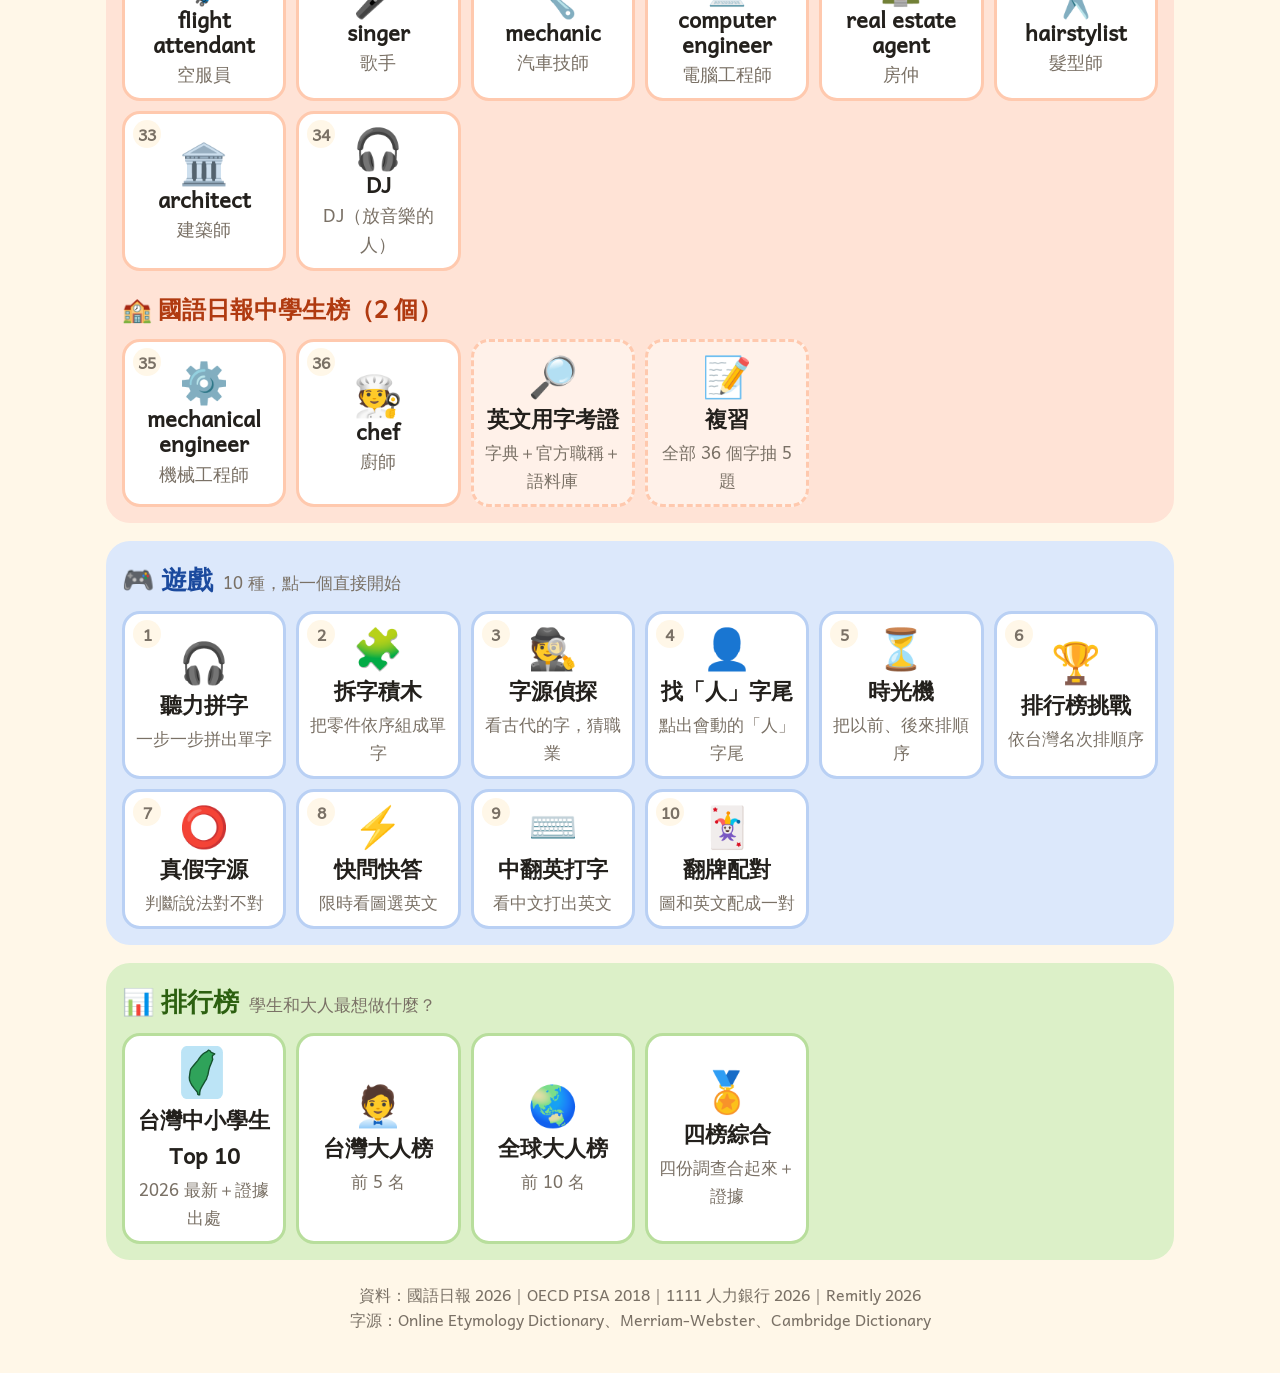
==== commit ec30aa64: "新增職業興趣探險（quiz.html）：30 題何倫六型，每題對 O*NET 工作內容原文；首頁入口、量測 Co-Authored-By: Claude Opus 5.5 <noreply@anthr" ====
--- a/index.html
+++ b/index.html
@@ -41,6 +41,10 @@
 .ch .tt{font-size:24px}.ch .q{font-size:19px;color:#FFE9A8}.ch .dd{color:#AEBBD0;font-size:16px}
 .s2 .t{border-color:#FFC9AE}.s3 .t{border-color:#B9D0F4}.s4 .t{border-color:#B8DE9C}
 .t.all{background:#FFF1E9;border-style:dashed}
+.s0{margin-top:10px;padding:0}
+.qz{flex-direction:row;gap:16px;min-height:104px;background:linear-gradient(90deg,#BFE6FF,#7CC4F2);border-color:#5BAFE6}
+.qz .ic{font-size:56px}.qz .tt{font-size:28px}.qz .dd{font-size:19px;color:#1B4A6E}
+.qz span.tx{display:flex;flex-direction:column;align-items:flex-start;text-align:left}
 .foot{margin-top:22px;text-align:center;font-size:16px;color:var(--soft);line-height:1.6}
 @media (max-width:520px){
  h1{font-size:28px}.sub{font-size:18px}
@@ -57,6 +61,10 @@
 <nav aria-label="主題">
  <a class="n1" href="#challenge">🏆 挑戰</a><a class="n2" href="#words">🔤 單字</a><a class="n3" href="#games">🎮 遊戲</a><a class="n4" href="#boards">📊 排行榜</a>
 </nav>
+
+<section class="s0" id="explore">
+ <a class="t qz" href="quiz.html" aria-label="職業興趣探險"><span class="ic">🧭</span><span class="tx"><span class="tt">職業興趣探險</span><span class="dd">30 題・認識自己現在的興趣（僅供參考）</span></span></a>
+</section>
 
 <section class="s1" id="challenge">
  <h2>🏆 挑戰：最想做的工作是哪一個？<small>4 題猜猜看</small></h2>
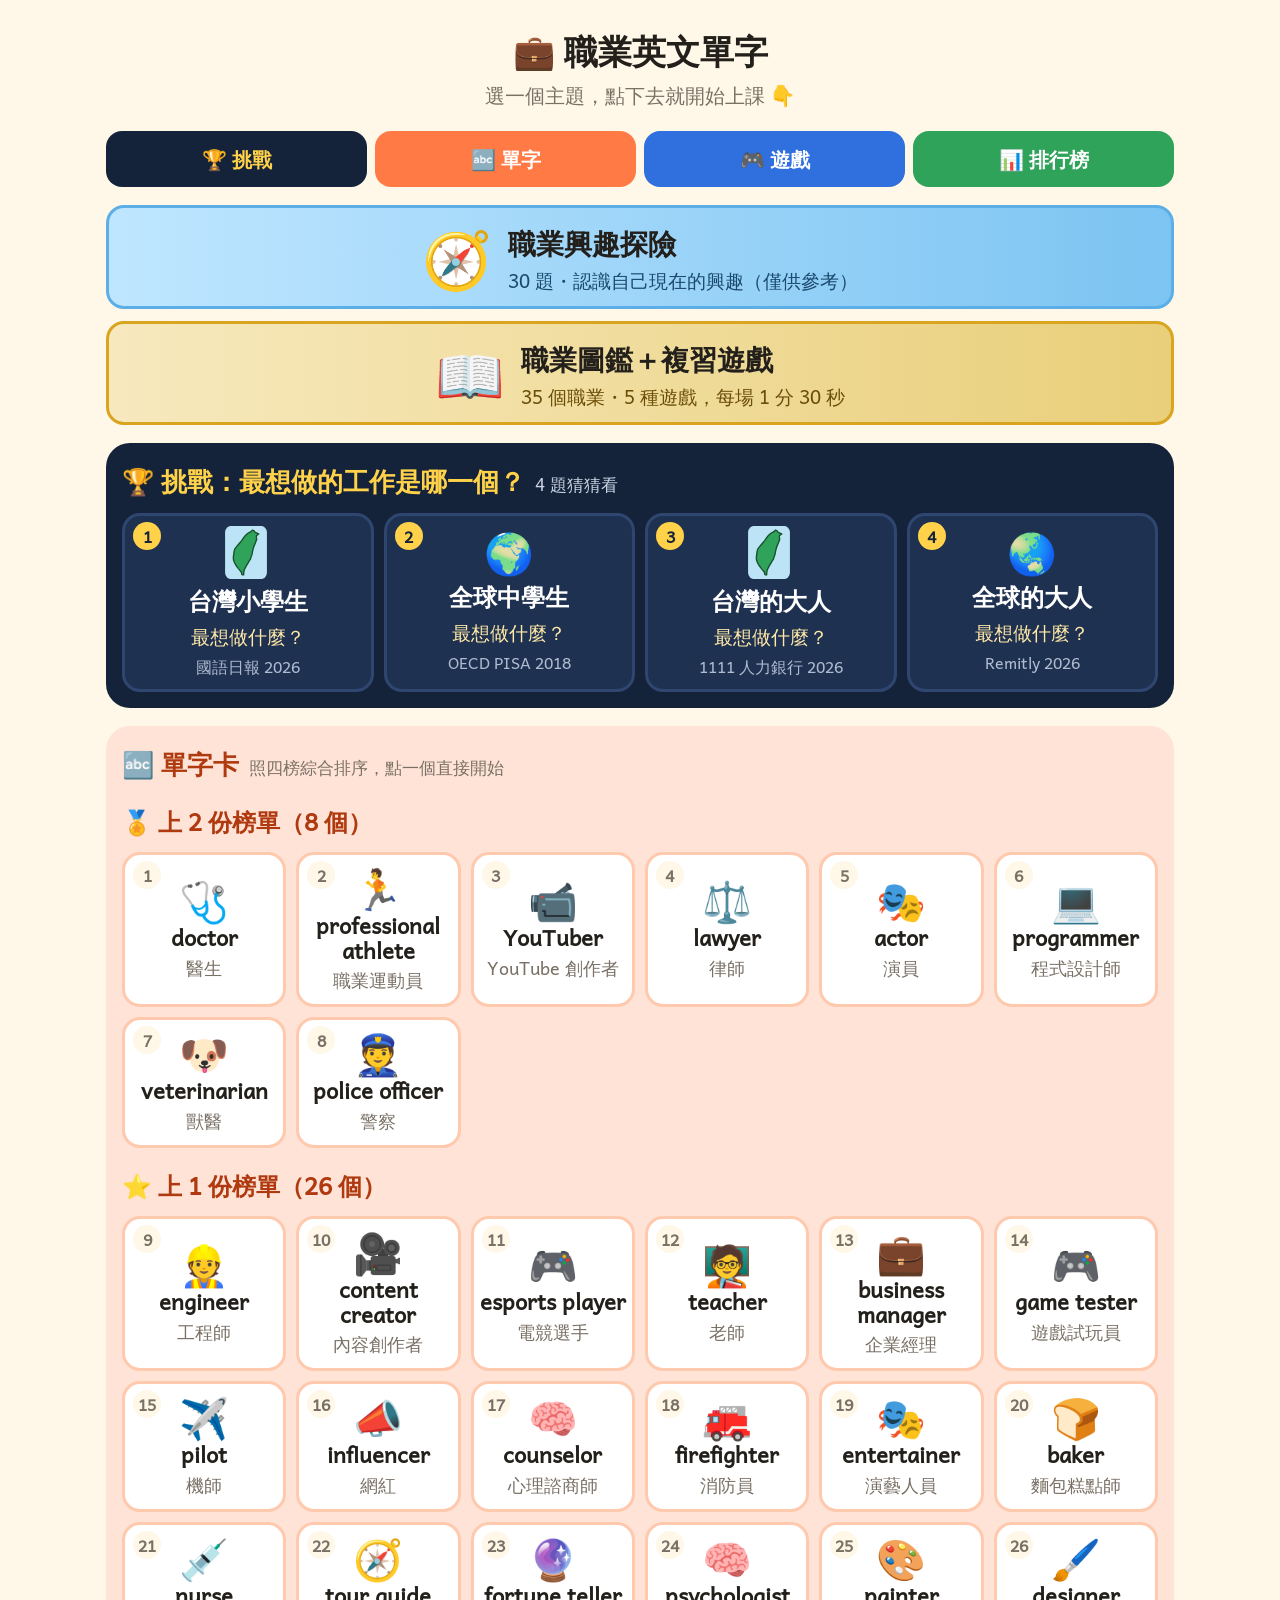
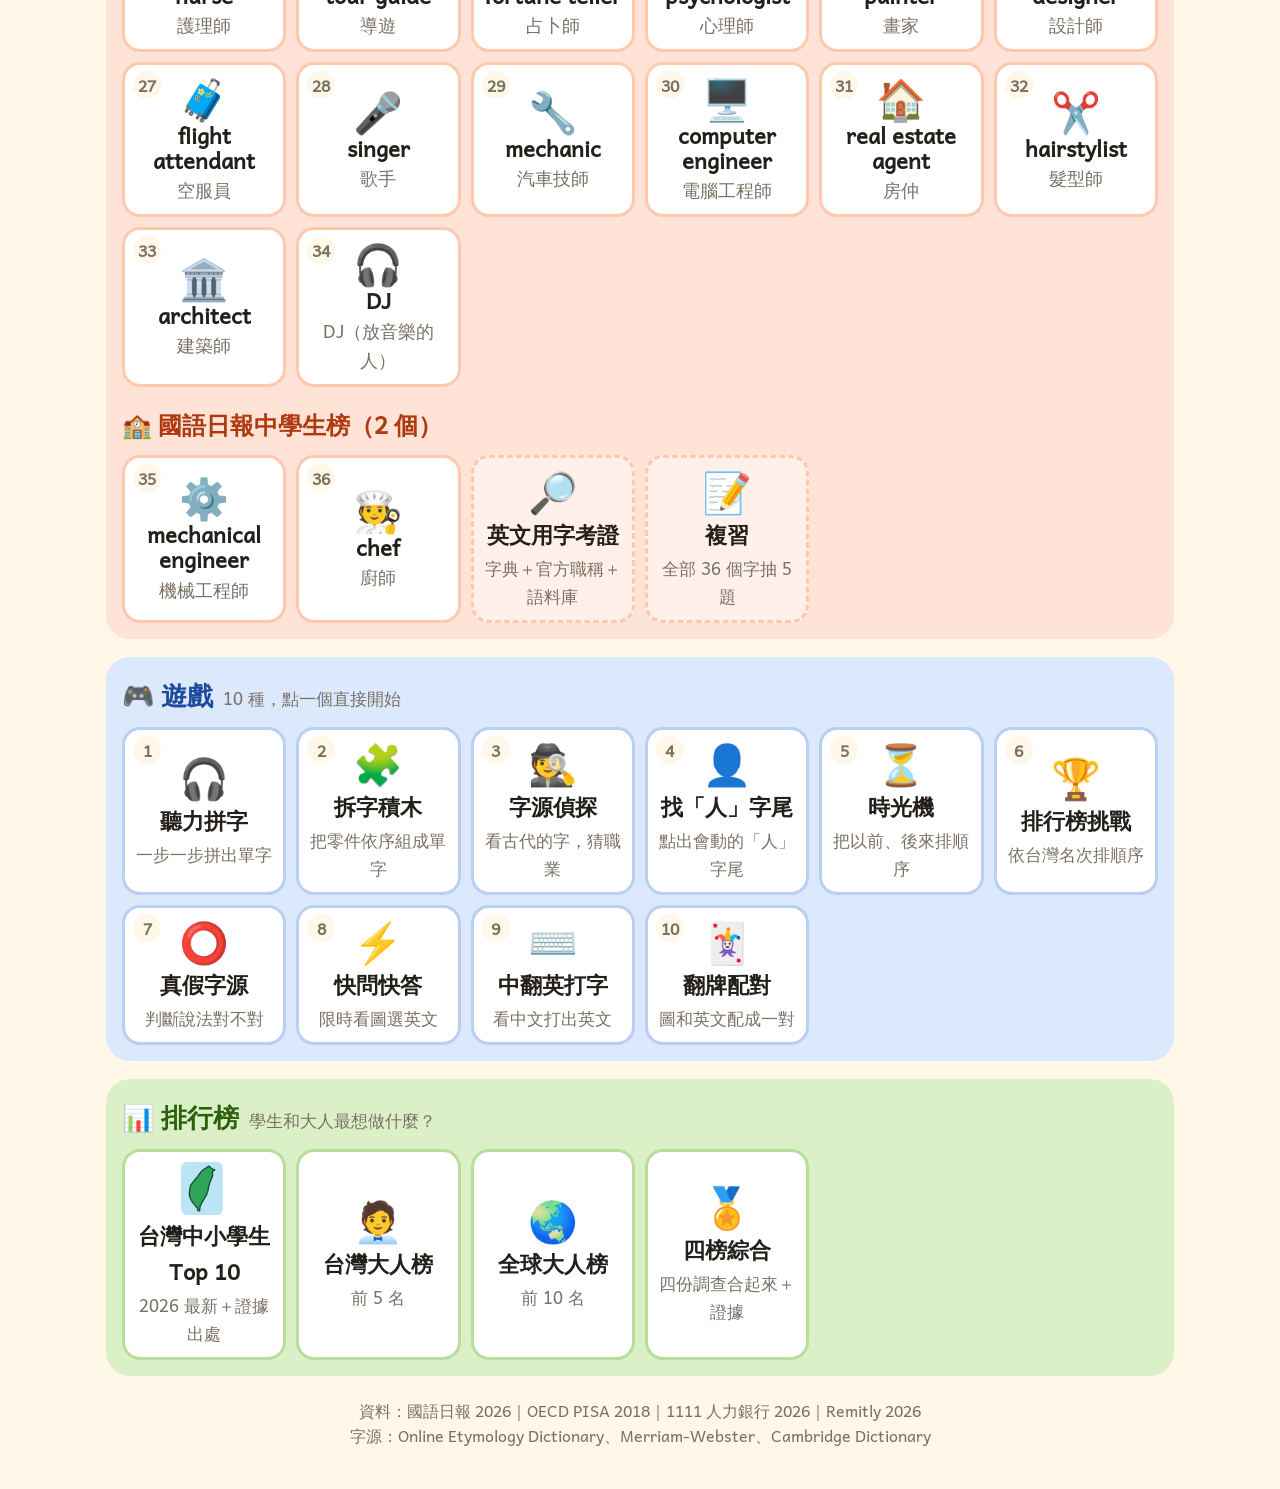
==== commit 3f9e66ef: "新增 jobdex.html：職業圖鑑＋5 種複習遊戲（興趣磁鐵、黑夜搜查、音節忍者、職業神探、火山大逃亡），接 Google 成績表、新登入介面；首頁與測驗結果頁加入口；量測 _verify_job" ====
--- a/index.html
+++ b/index.html
@@ -44,6 +44,7 @@
 .s0{margin-top:10px;padding:0}
 .qz{flex-direction:row;gap:16px;min-height:104px;background:linear-gradient(90deg,#BFE6FF,#7CC4F2);border-color:#5BAFE6}
 .qz .ic{font-size:56px}.qz .tt{font-size:28px}.qz .dd{font-size:19px;color:#1B4A6E}
+.qz.jx{margin-top:12px;background:linear-gradient(90deg,#F7E9BE,#E9CF7A);border-color:#D9A520}.qz.jx .dd{color:#6B4E08}
 .qz span.tx{display:flex;flex-direction:column;align-items:flex-start;text-align:left}
 .foot{margin-top:22px;text-align:center;font-size:16px;color:var(--soft);line-height:1.6}
 @media (max-width:520px){
@@ -64,6 +65,7 @@
 
 <section class="s0" id="explore">
  <a class="t qz" href="quiz.html" aria-label="職業興趣探險"><span class="ic">🧭</span><span class="tx"><span class="tt">職業興趣探險</span><span class="dd">30 題・認識自己現在的興趣（僅供參考）</span></span></a>
+ <a class="t qz jx" href="jobdex.html" aria-label="職業圖鑑＋複習遊戲"><span class="ic">📖</span><span class="tx"><span class="tt">職業圖鑑＋複習遊戲</span><span class="dd">35 個職業・5 種遊戲，每場 1 分 30 秒</span></span></a>
 </section>
 
 <section class="s1" id="challenge">
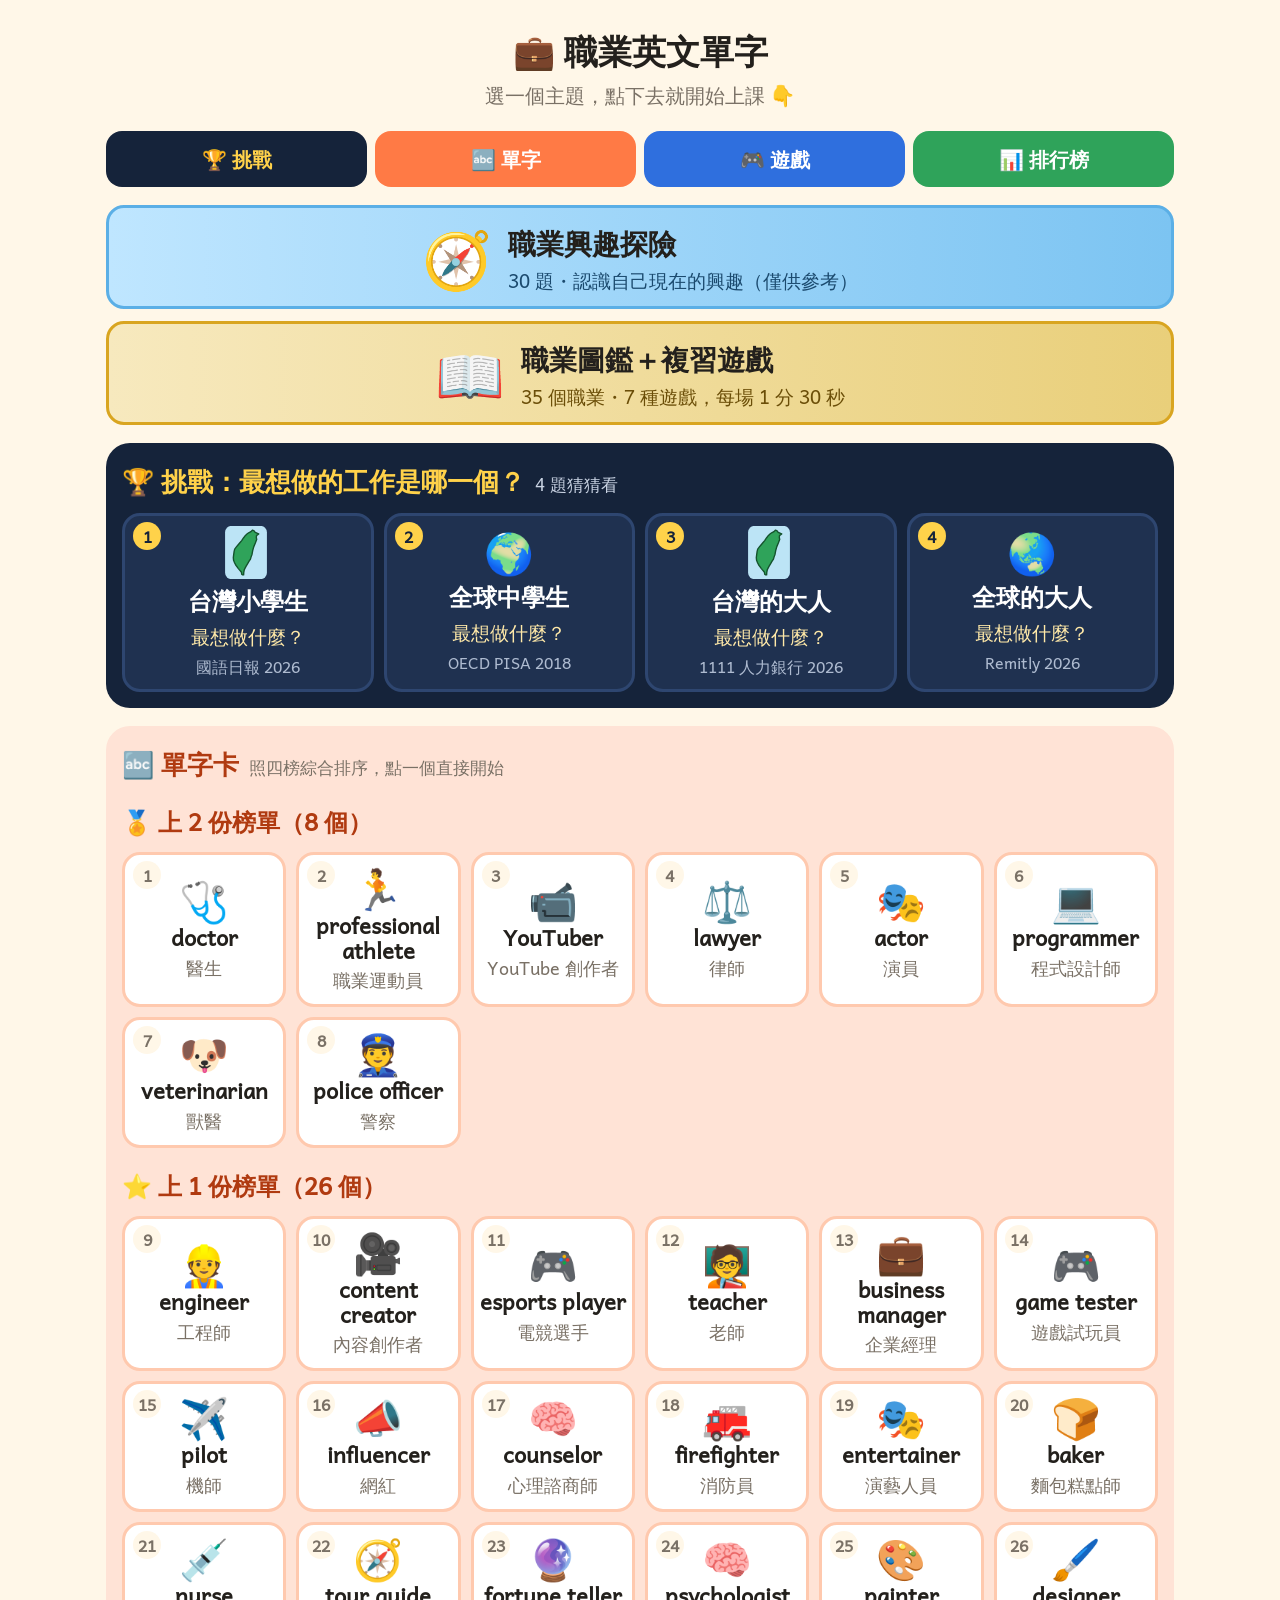
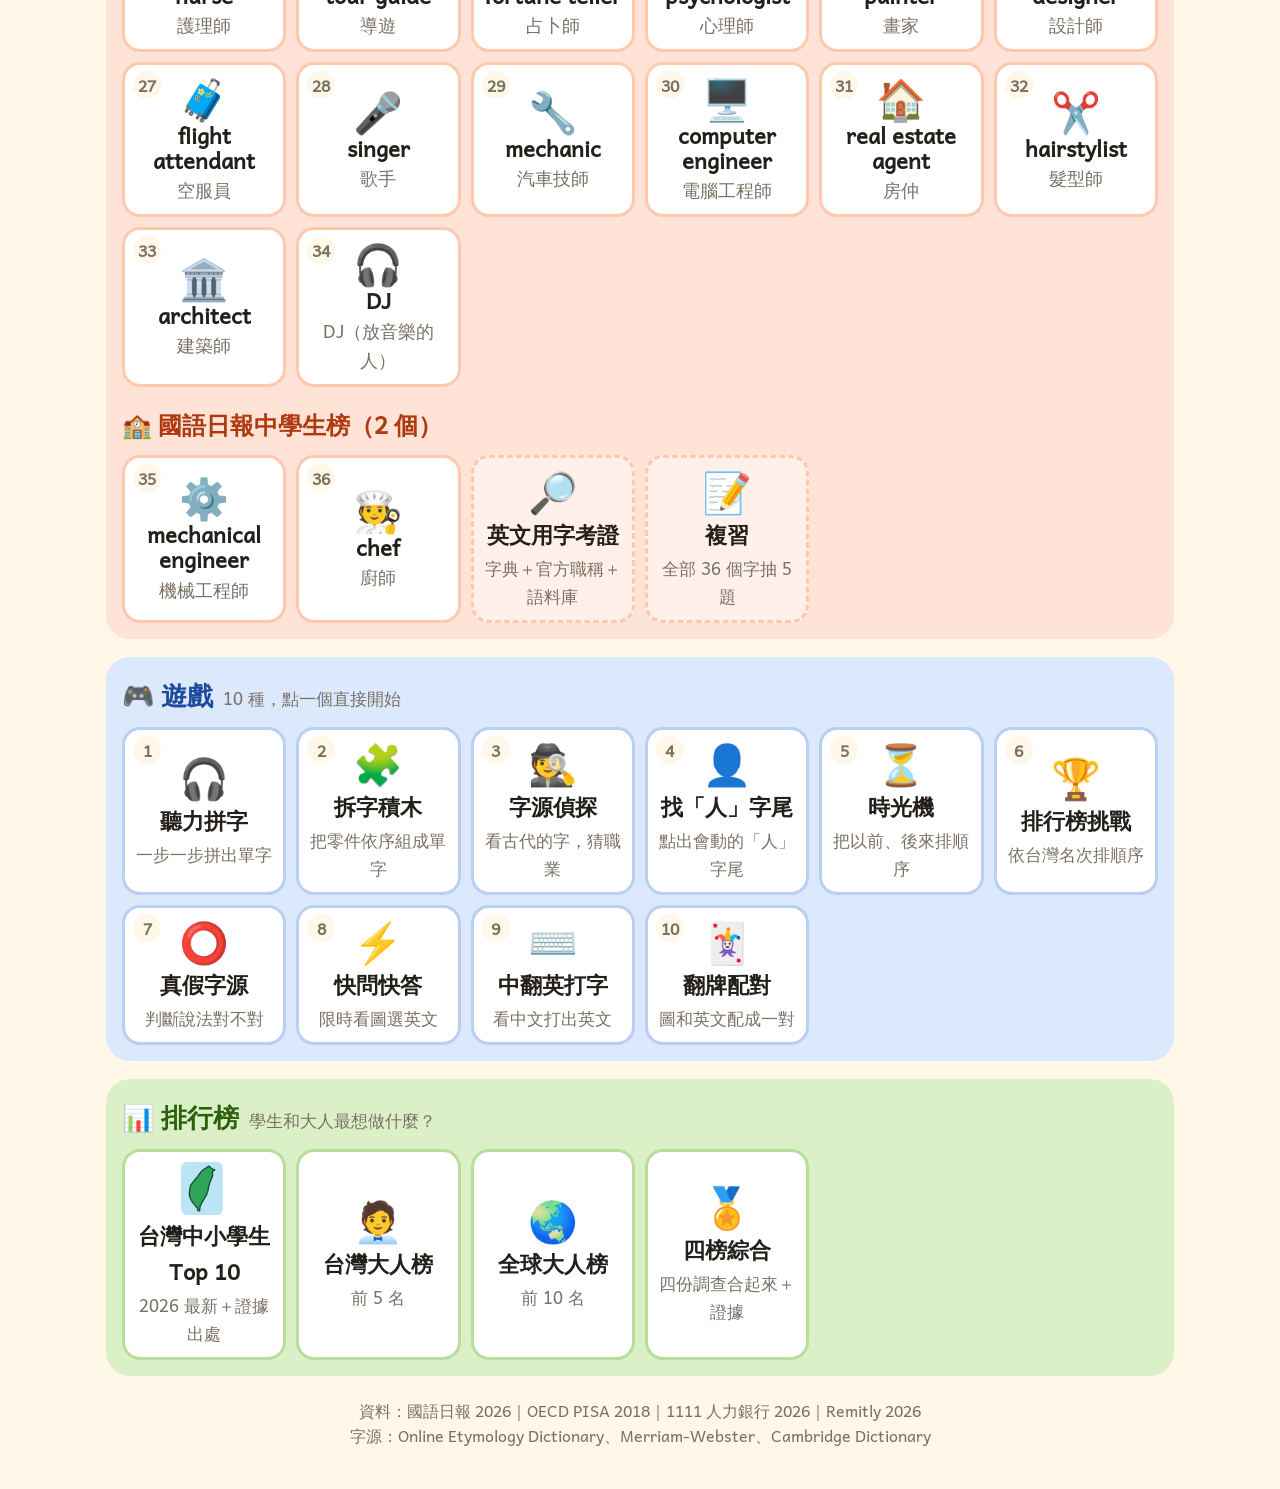
==== commit 76af4a56: "jobdex 變簡單＋音節動畫改版＋換 8 句工作內容 - 30 句工作內容換 8 句（quiz 和職業神探共用），全部重抓 O*NET 原文核對通過 - 職業神探拿掉興趣類型線索，容易搞混的職業不和" ====
--- a/index.html
+++ b/index.html
@@ -65,7 +65,7 @@
 
 <section class="s0" id="explore">
  <a class="t qz" href="quiz.html" aria-label="職業興趣探險"><span class="ic">🧭</span><span class="tx"><span class="tt">職業興趣探險</span><span class="dd">30 題・認識自己現在的興趣（僅供參考）</span></span></a>
- <a class="t qz jx" href="jobdex.html" aria-label="職業圖鑑＋複習遊戲"><span class="ic">📖</span><span class="tx"><span class="tt">職業圖鑑＋複習遊戲</span><span class="dd">35 個職業・5 種遊戲，每場 1 分 30 秒</span></span></a>
+ <a class="t qz jx" href="jobdex.html" aria-label="職業圖鑑＋複習遊戲"><span class="ic">📖</span><span class="tx"><span class="tt">職業圖鑑＋複習遊戲</span><span class="dd">35 個職業・7 種遊戲，每場 1 分 30 秒</span></span></a>
 </section>
 
 <section class="s1" id="challenge">
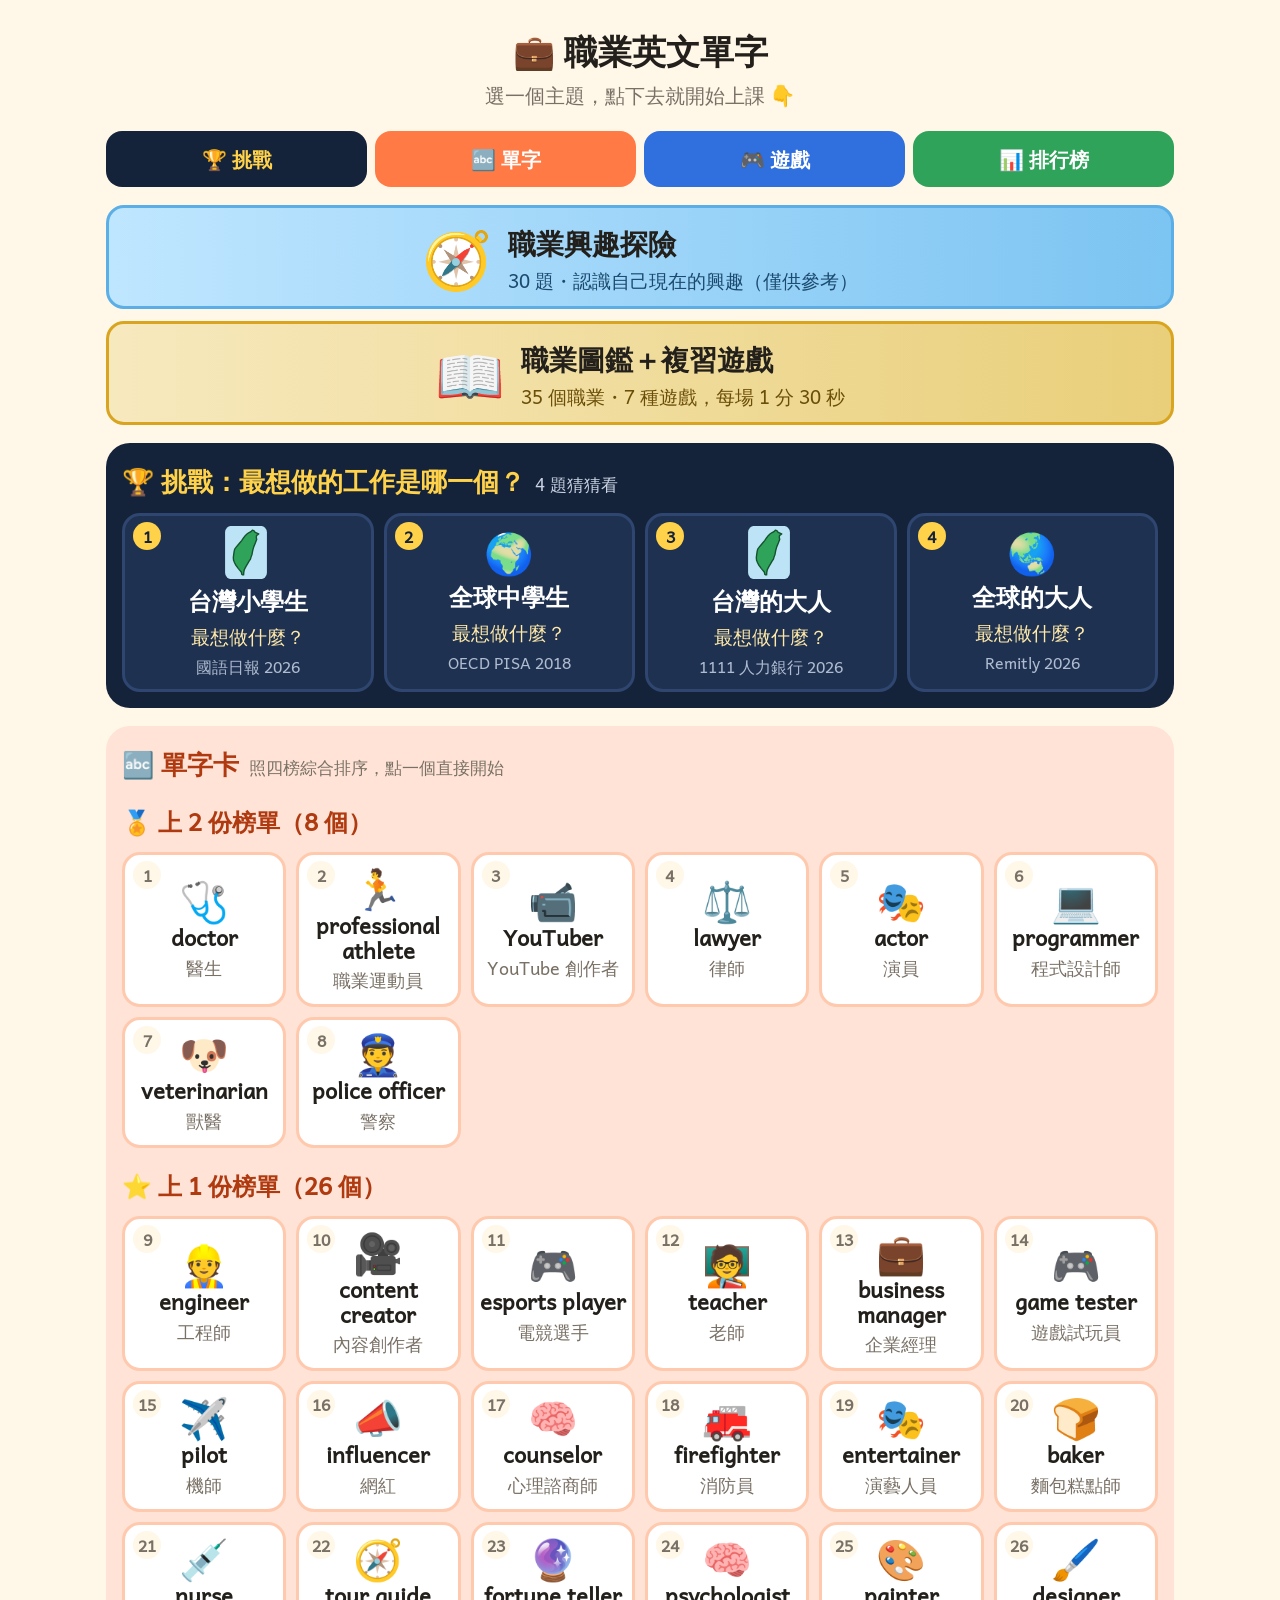
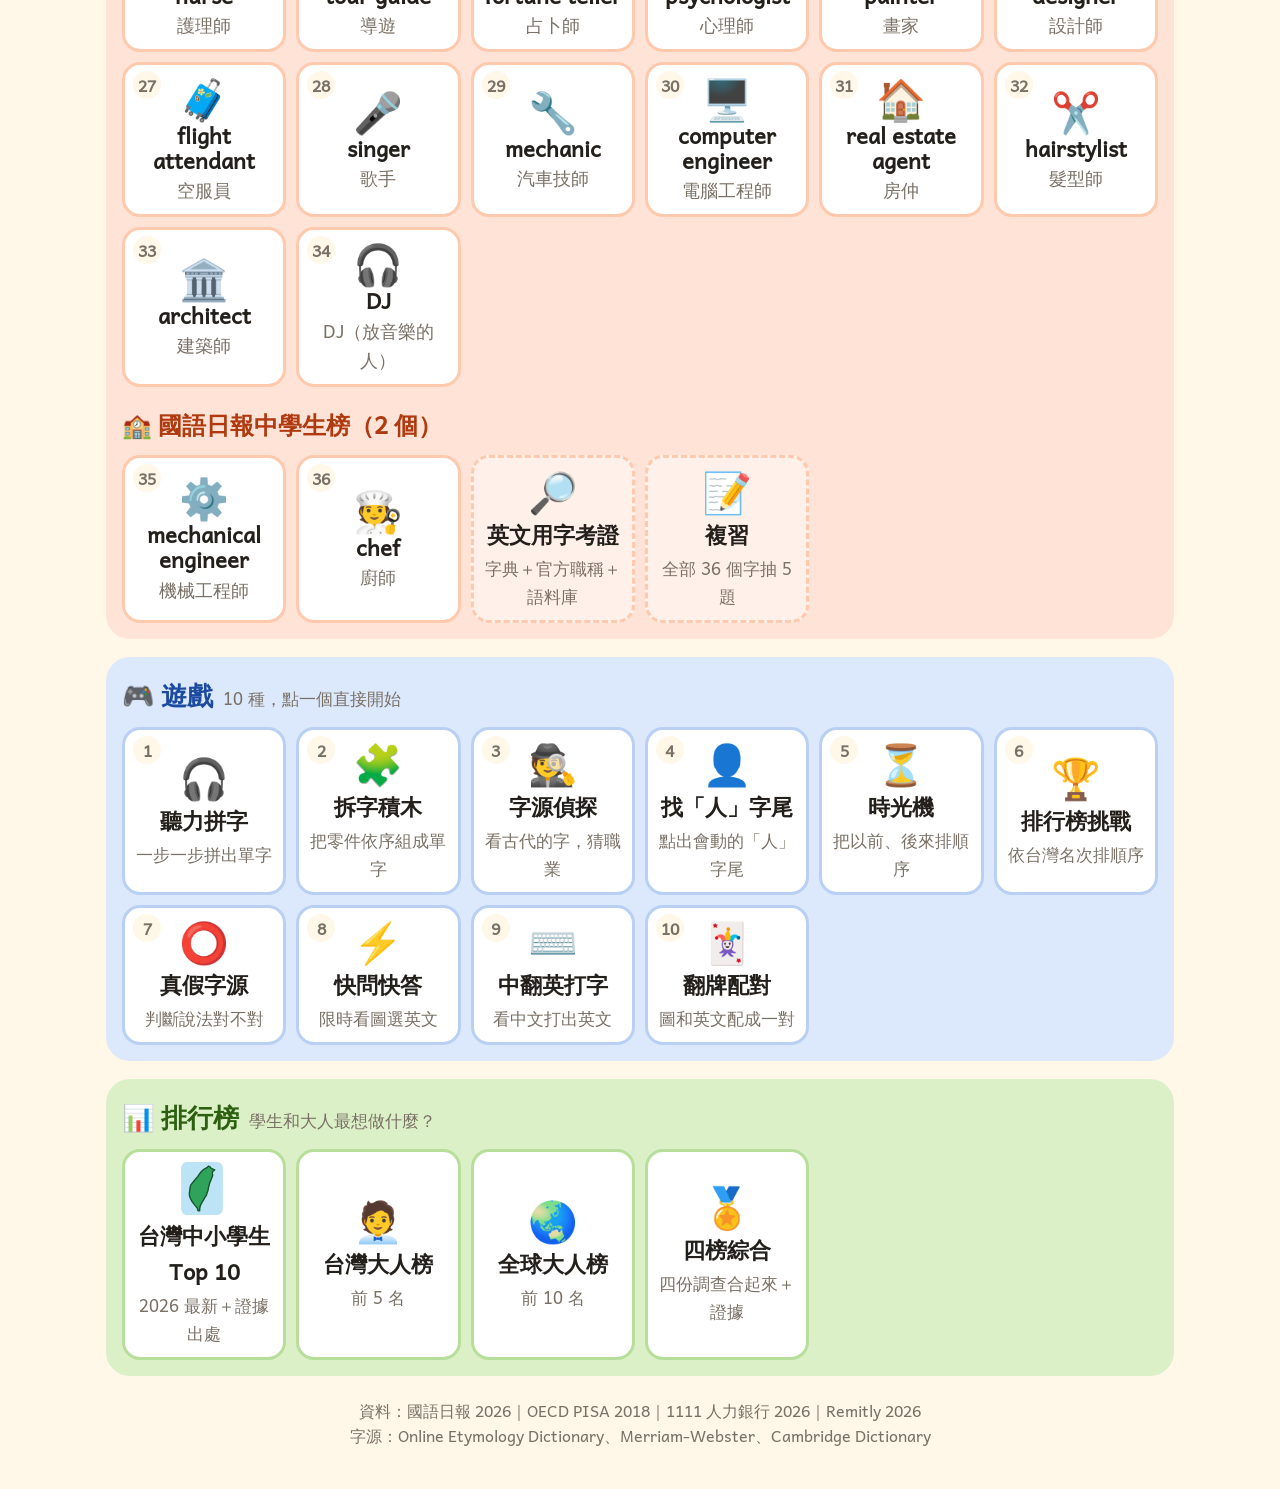
==== commit dbc829aa: "音節改成學生的切法（me·cha·nic）、紅色母音不再被合字吃掉、音效開關、拍數節奏只聽聲音、驚喜卡加時最多 20 秒、老師任務表 - 音節照 AI-Agent-Open-Code 的規則（_syl" ====
--- a/index.html
+++ b/index.html
@@ -5,6 +5,8 @@
 <meta name="viewport" content="width=device-width, initial-scale=1">
 <title>職業英文單字</title>
 <style>
+/* 英文不合字（2026/10/9）：Andika 會把 fi、ffi 合成一個字，紅色的 i 就變黑色 */
+*{font-variant-ligatures:none;font-feature-settings:"liga" 0,"clig" 0}
 @font-face{font-family:'AndikaEmbed';src:url([data-uri]) format('woff2');font-display:block}
 :root{--bg:#FFF7E8;--card:#fff;--ink:#23201C;--soft:#7A7166;--line:#F0E2C8;
 --c1:#15233A;--c1t:#FFD24A;--c2:#FF7A45;--c2bg:#FFE3D6;--c3:#2F6FDE;--c3bg:#DCE8FB;--c4:#2FA35A;--c4bg:#DCF0C8}
